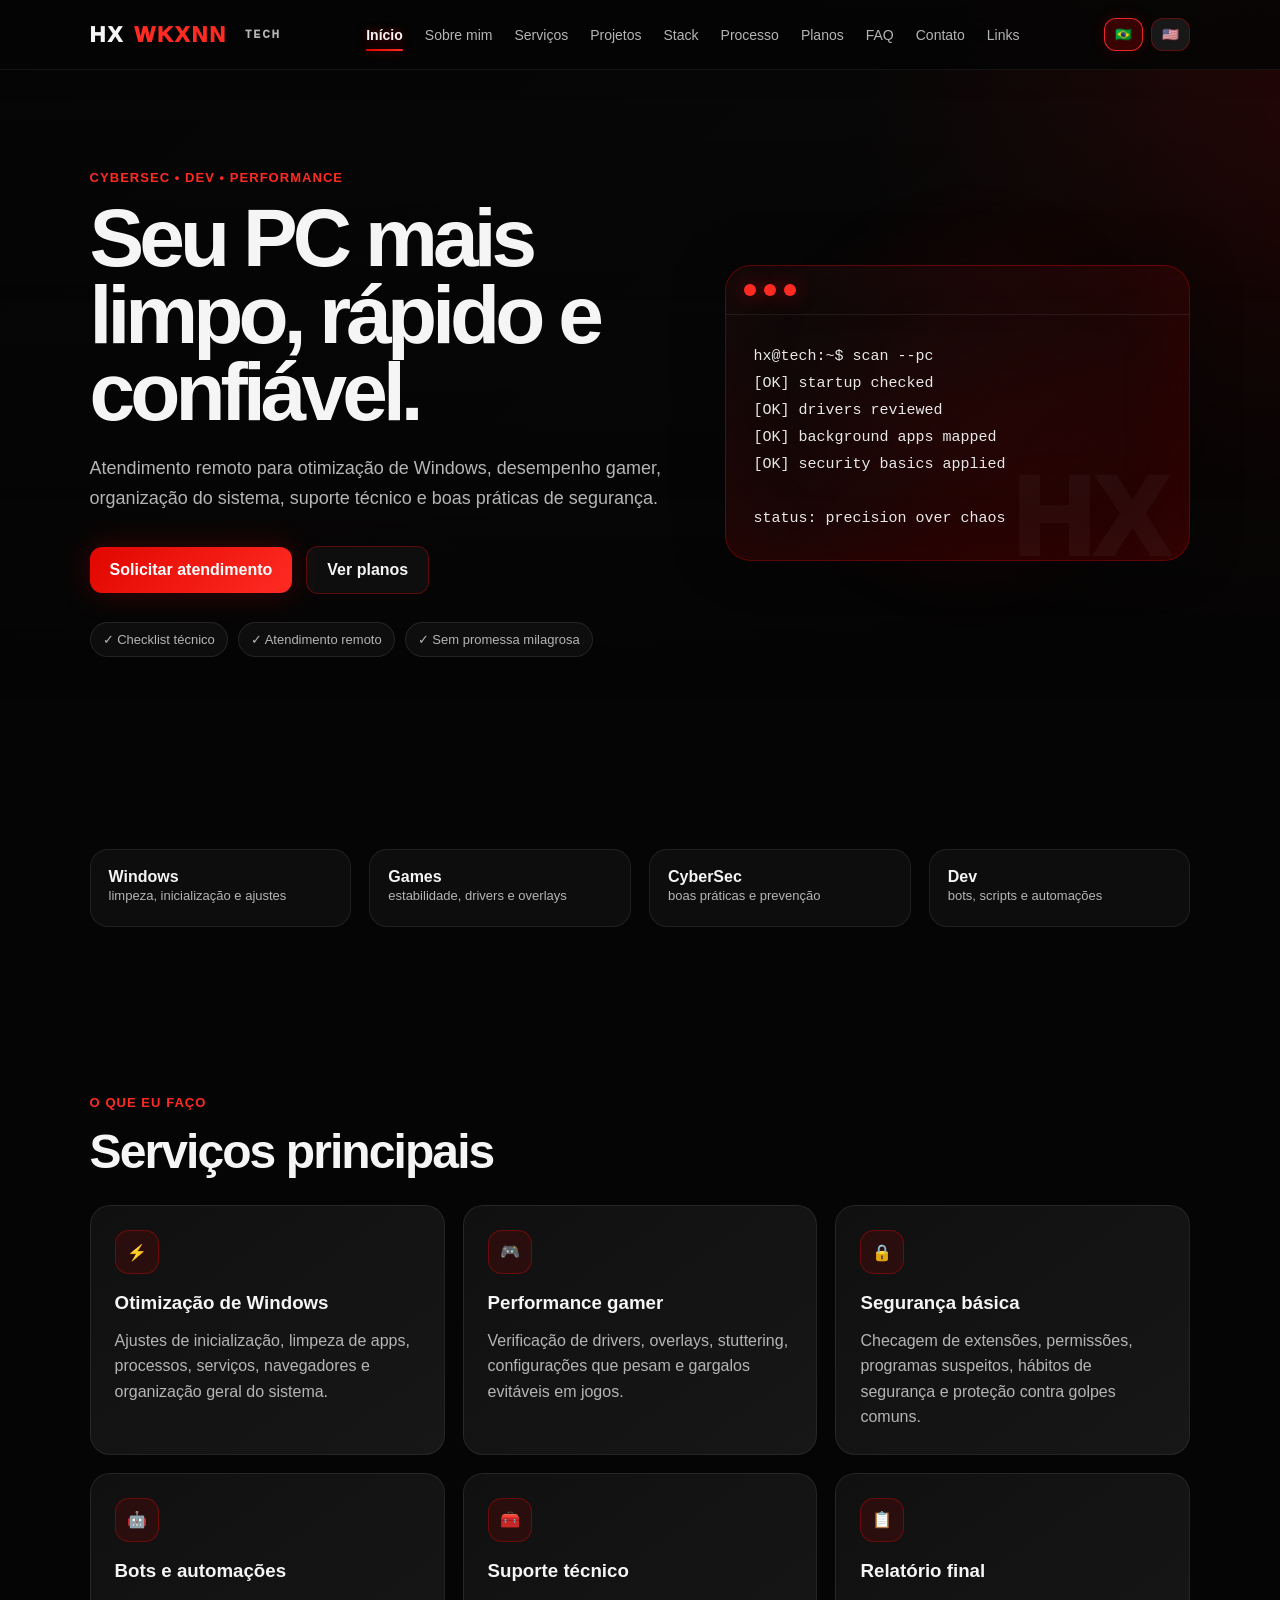
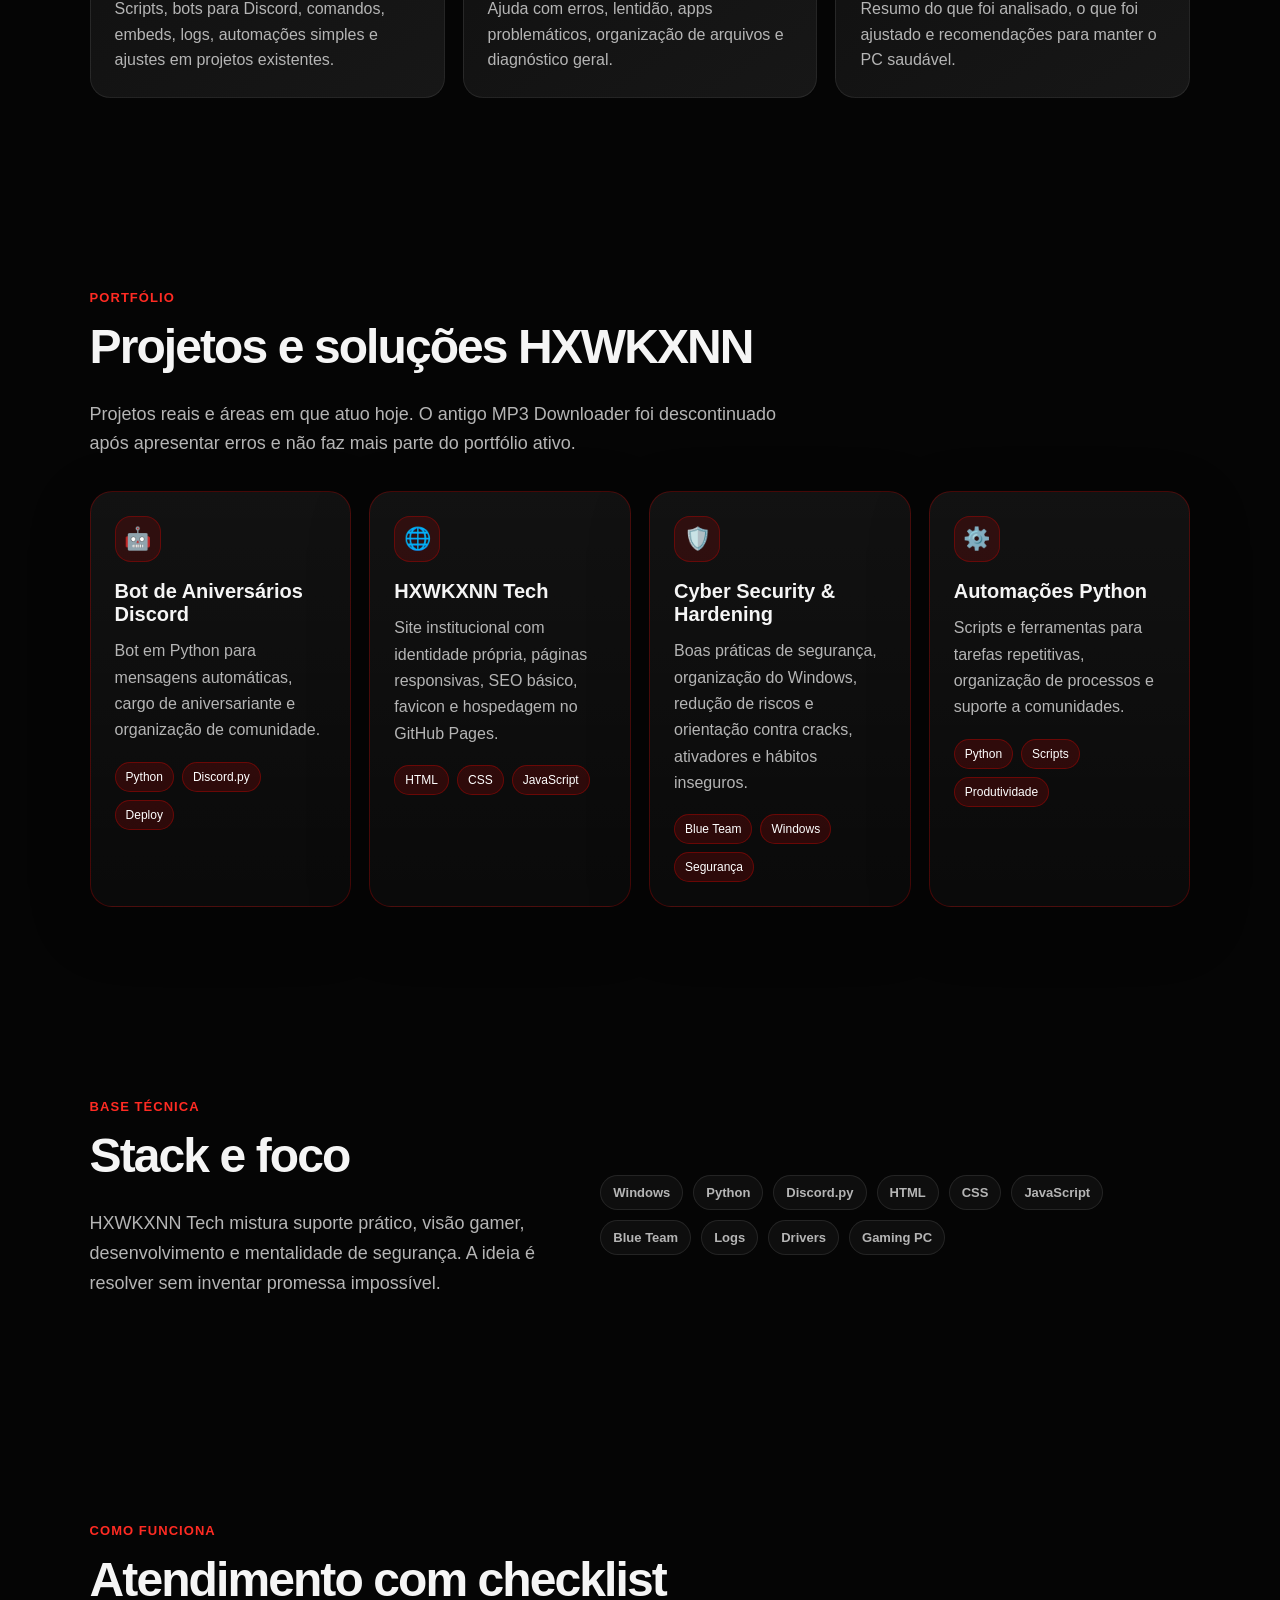
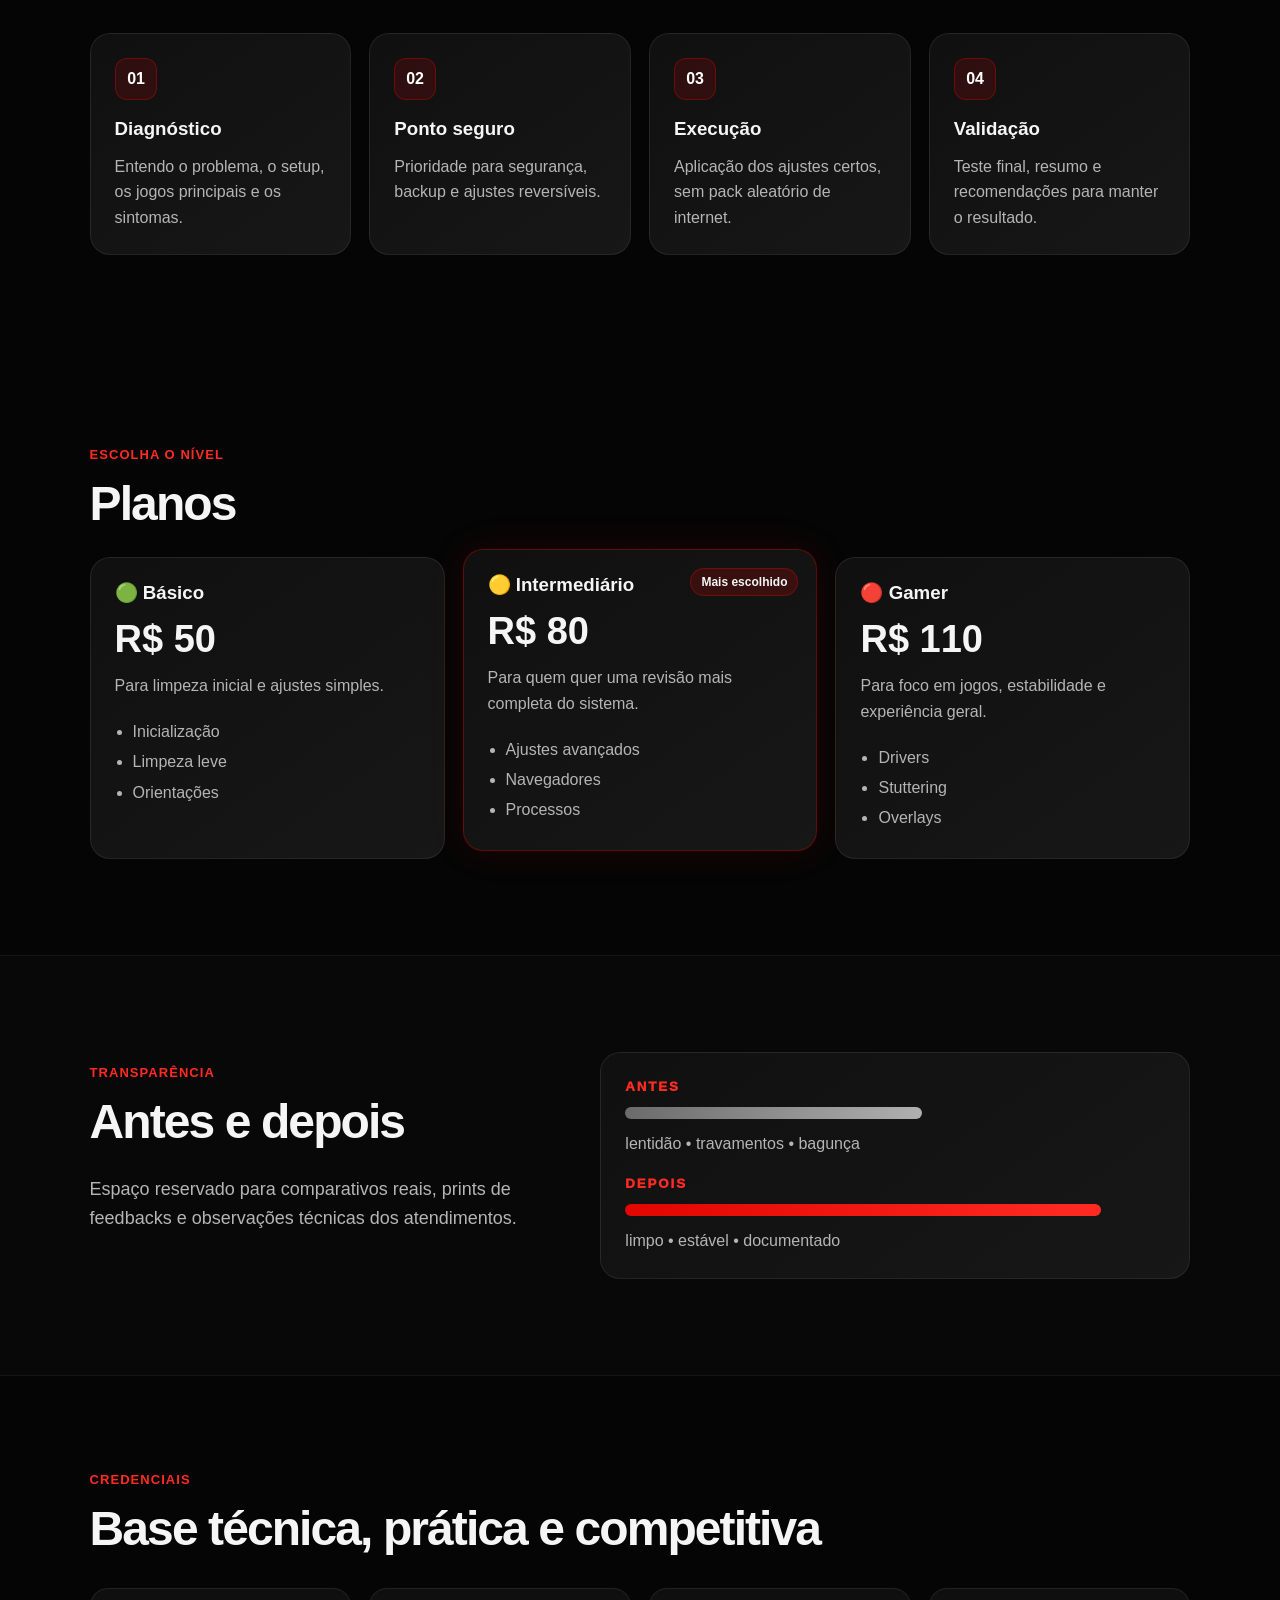
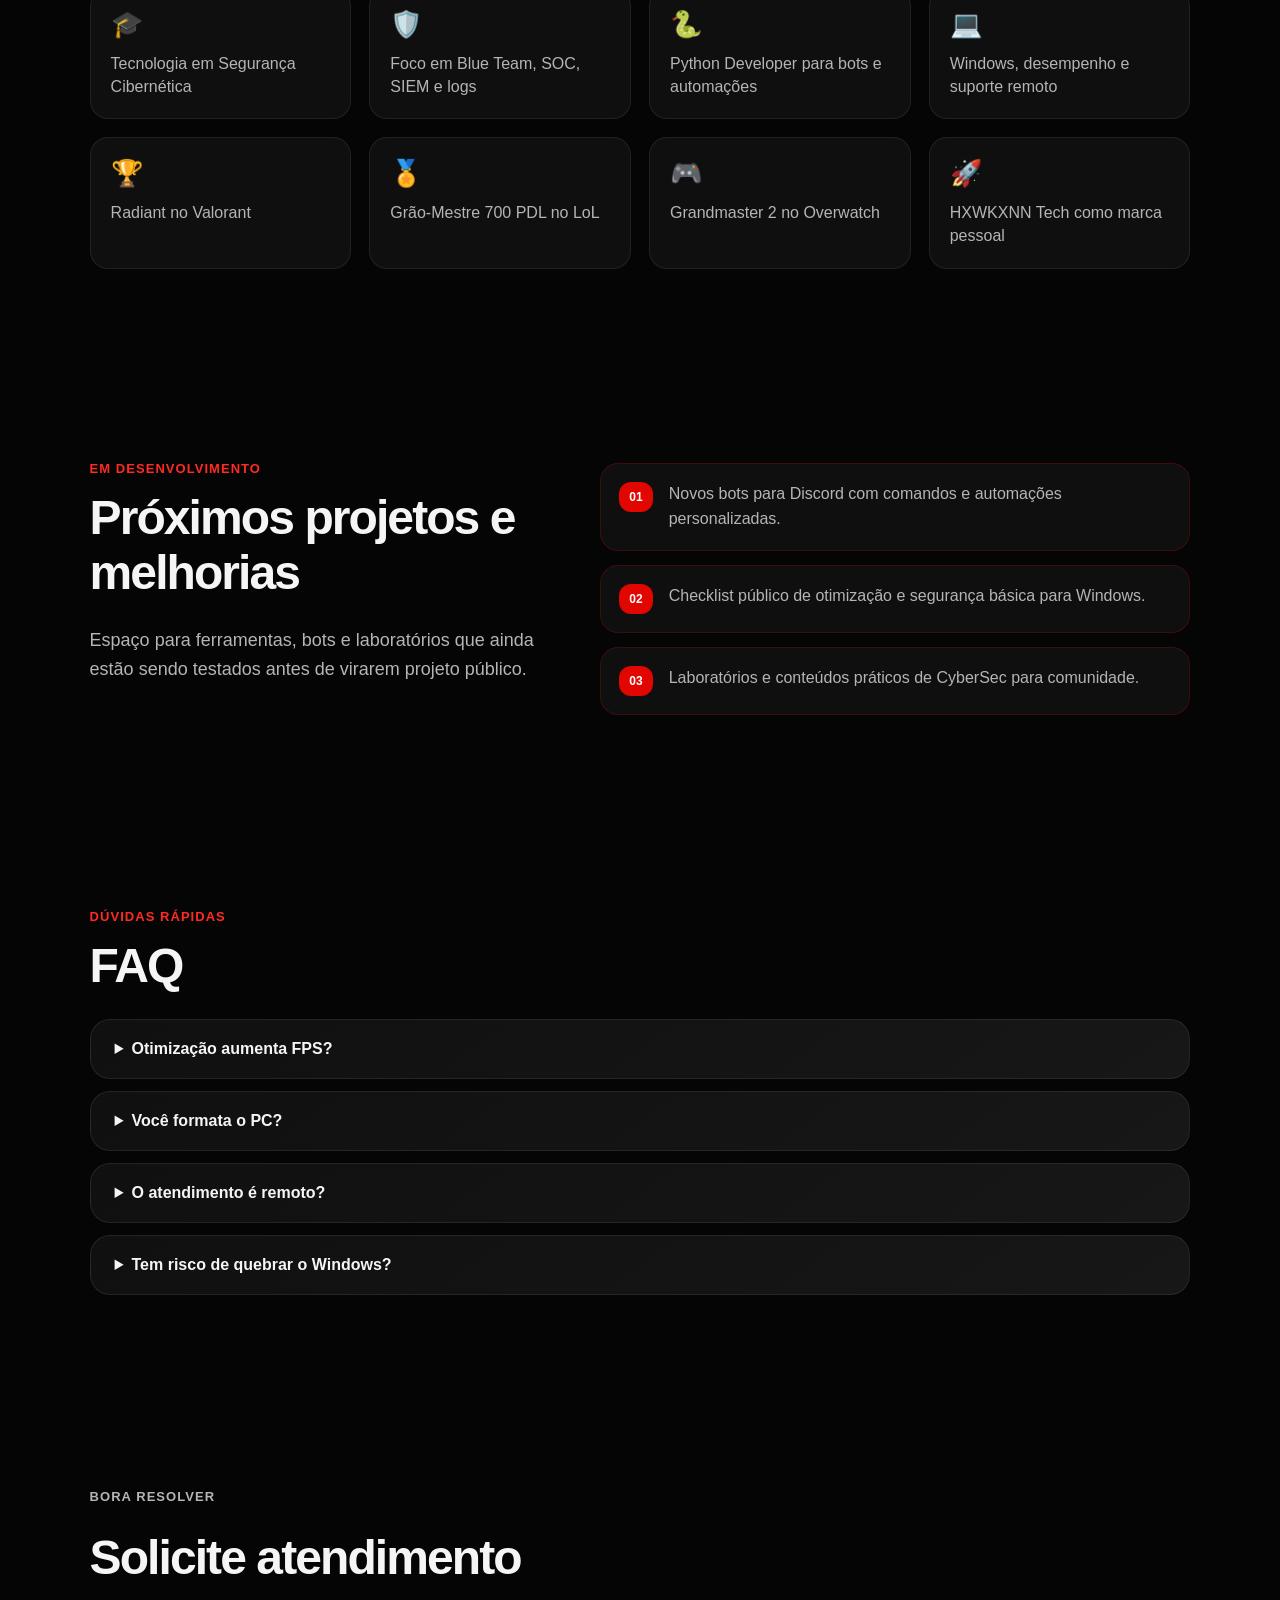
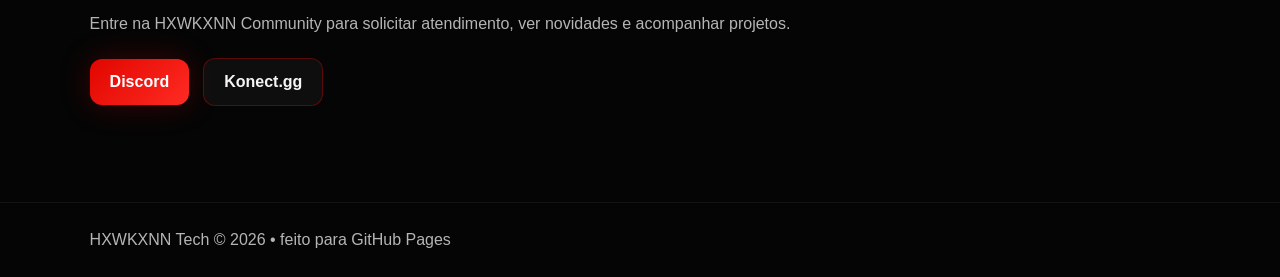
==== home.html @ 0a072802 "Add files via upload" ====
<!DOCTYPE html>
<html lang="pt-BR">
<head>
<link rel="icon" type="image/x-icon" href="favicon_hx.ico">
<link rel="shortcut icon" href="favicon_hx.ico">
<link rel="apple-touch-icon" href="favicon_hx.png">
  <meta charset="UTF-8" />
  <meta name="viewport" content="width=device-width, initial-scale=1.0" />
  <meta name="description" content="HXWKXNN Tech — otimização de Windows, desempenho gamer, suporte técnico, automações e segurança básica para PCs." />
  <meta name="theme-color" content="#E10600" />
  <meta property="og:title" content="HXWKXNN Tech" />
  <meta property="og:description" content="Performance, suporte técnico e segurança básica com atendimento remoto." />
  <meta property="og:type" content="website" />
  <title>HXWKXNN Tech</title>
  <link rel="stylesheet" href="style.css?v=7.7" />
</head>
<body>
  <header class="header">
    <a class="logo" href="index.html#top" aria-label="HXWKXNN Tech">HX<span>WKXNN</span><small>TECH</small></a>
    <button class="menu-btn" type="button" aria-label="Abrir menu" onclick="toggleMenu()">☰</button>
    <nav id="main-nav" aria-label="Navegação principal">
      <a href="#top" class="active" data-pt="Início" data-en="Home">Início</a>
      <a href="sobre.html" data-pt="Sobre mim" data-en="About me">Sobre mim</a>
      <a href="#services" data-pt="Serviços" data-en="Services">Serviços</a>
      <a href="#projects" data-pt="Projetos" data-en="Projects">Projetos</a>
      <a href="#stack" data-pt="Stack" data-en="Stack">Stack</a>
      <a href="#process" data-pt="Processo" data-en="Process">Processo</a>
      <a href="#plans" data-pt="Planos" data-en="Plans">Planos</a>
      <a href="#faq" data-pt="FAQ" data-en="FAQ">FAQ</a>
      <a href="#contact" data-pt="Contato" data-en="Contact">Contato</a>
    <a href="index.html" data-pt="Links" data-en="Links">Links</a></nav>
    <div class="lang-switch" aria-label="Selecionar idioma">
      <button type="button" onclick="setLanguage('pt')" aria-label="Português Brasil">🇧🇷</button>
      <button type="button" onclick="setLanguage('en')" aria-label="English">🇺🇸</button>
    </div>
  </header>

  <main id="top">
    <section class="hero reveal">
      <div class="hero-content">
        <p class="tag" data-pt="CyberSec • Dev • Performance" data-en="CyberSec • Dev • Performance">CyberSec • Dev • Performance</p>
        <h1 data-pt="Seu PC mais limpo, rápido e confiável." data-en="Your PC cleaner, faster and more reliable.">Seu PC mais limpo, rápido e confiável.</h1>
        <p class="subtitle" data-pt="Atendimento remoto para otimização de Windows, desempenho gamer, organização do sistema, suporte técnico e boas práticas de segurança." data-en="Remote service for Windows optimization, gaming performance, system organization, technical support and security best practices.">Atendimento remoto para otimização de Windows, desempenho gamer, organização do sistema, suporte técnico e boas práticas de segurança.</p>
        <div class="hero-buttons">
          <a class="btn primary" href="https://discord.gg/64NehtJ9Jx" target="_blank" rel="noopener" data-pt="Solicitar atendimento" data-en="Request service">Solicitar atendimento</a>
          <a class="btn secondary" href="#plans" data-pt="Ver planos" data-en="View plans">Ver planos</a>
        </div>
        <div class="trust-row" aria-label="Destaques">
          <span data-pt="✓ Checklist técnico" data-en="✓ Technical checklist">✓ Checklist técnico</span>
          <span data-pt="✓ Atendimento remoto" data-en="✓ Remote service">✓ Atendimento remoto</span>
          <span data-pt="✓ Sem promessa milagrosa" data-en="✓ No miracle promises">✓ Sem promessa milagrosa</span>
        </div>
      </div>
      <div class="terminal-card" aria-label="Terminal visual HXWKXNN Tech">
        <div class="terminal-top"><span></span><span></span><span></span></div>
        <pre><code>hx@tech:~$ scan --pc
[OK] startup checked
[OK] drivers reviewed
[OK] background apps mapped
[OK] security basics applied

status: precision over chaos</code></pre>
      </div>
    </section>

    <section class="section reveal compact-section">
      <div class="metrics">
        <div><strong>Windows</strong><span data-pt="limpeza, inicialização e ajustes" data-en="cleanup, startup and tweaks">limpeza, inicialização e ajustes</span></div>
        <div><strong>Games</strong><span data-pt="estabilidade, drivers e overlays" data-en="stability, drivers and overlays">estabilidade, drivers e overlays</span></div>
        <div><strong>CyberSec</strong><span data-pt="boas práticas e prevenção" data-en="best practices and prevention">boas práticas e prevenção</span></div>
        <div><strong>Dev</strong><span data-pt="bots, scripts e automações" data-en="bots, scripts and automations">bots, scripts e automações</span></div>
      </div>
    </section>

    <section id="services" class="section reveal">
      <p class="eyebrow" data-pt="O que eu faço" data-en="What I do">O que eu faço</p>
      <h2 data-pt="Serviços principais" data-en="Main services">Serviços principais</h2>
      <div class="grid">
        <article class="card"><span class="icon">⚡</span><h3 data-pt="Otimização de Windows" data-en="Windows Optimization">Otimização de Windows</h3><p data-pt="Ajustes de inicialização, limpeza de apps, processos, serviços, navegadores e organização geral do sistema." data-en="Startup tweaks, app cleanup, processes, services, browsers and general system organization.">Ajustes de inicialização, limpeza de apps, processos, serviços, navegadores e organização geral do sistema.</p></article>
        <article class="card"><span class="icon">🎮</span><h3 data-pt="Performance gamer" data-en="Gaming performance">Performance gamer</h3><p data-pt="Verificação de drivers, overlays, stuttering, configurações que pesam e gargalos evitáveis em jogos." data-en="Driver checks, overlays, stuttering, heavy settings and avoidable gaming bottlenecks.">Verificação de drivers, overlays, stuttering, configurações que pesam e gargalos evitáveis em jogos.</p></article>
        <article class="card"><span class="icon">🔒</span><h3 data-pt="Segurança básica" data-en="Basic security">Segurança básica</h3><p data-pt="Checagem de extensões, permissões, programas suspeitos, hábitos de segurança e proteção contra golpes comuns." data-en="Checking extensions, permissions, suspicious programs, security habits and protection against common scams.">Checagem de extensões, permissões, programas suspeitos, hábitos de segurança e proteção contra golpes comuns.</p></article>
        <article class="card"><span class="icon">🤖</span><h3 data-pt="Bots e automações" data-en="Bots and automations">Bots e automações</h3><p data-pt="Scripts, bots para Discord, comandos, embeds, logs, automações simples e ajustes em projetos existentes." data-en="Scripts, Discord bots, commands, embeds, logs, simple automations and tweaks to existing projects.">Scripts, bots para Discord, comandos, embeds, logs, automações simples e ajustes em projetos existentes.</p></article>
        <article class="card"><span class="icon">🧰</span><h3 data-pt="Suporte técnico" data-en="Technical support">Suporte técnico</h3><p data-pt="Ajuda com erros, lentidão, apps problemáticos, organização de arquivos e diagnóstico geral." data-en="Help with errors, slowness, problematic apps, file organization and general diagnosis.">Ajuda com erros, lentidão, apps problemáticos, organização de arquivos e diagnóstico geral.</p></article>
        <article class="card"><span class="icon">📋</span><h3 data-pt="Relatório final" data-en="Final report">Relatório final</h3><p data-pt="Resumo do que foi analisado, o que foi ajustado e recomendações para manter o PC saudável." data-en="Summary of what was analyzed, what was adjusted and recommendations to keep the PC healthy.">Resumo do que foi analisado, o que foi ajustado e recomendações para manter o PC saudável.</p></article>
      </div>
    </section>

    <section id="projects" class="section reveal">
      <p class="eyebrow" data-pt="Portfólio" data-en="Portfolio">Portfólio</p>
      <h2 data-pt="Projetos e soluções HXWKXNN" data-en="HXWKXNN projects and solutions">Projetos e soluções HXWKXNN</h2>
      <p class="section-text" data-pt="Projetos reais e áreas em que atuo hoje. O antigo MP3 Downloader foi descontinuado após apresentar erros e não faz mais parte do portfólio ativo." data-en="Real projects and current work areas. The old MP3 Downloader was discontinued after issues appeared and is no longer part of the active portfolio.">Projetos reais e áreas em que atuo hoje. O antigo MP3 Downloader foi descontinuado após apresentar erros e não faz mais parte do portfólio ativo.</p>

      <div class="project-grid">
        <article class="project-card">
          <span class="icon">🤖</span>
          <h3 data-pt="Bot de Aniversários Discord" data-en="Discord Birthday Bot">Bot de Aniversários Discord</h3>
          <p data-pt="Bot em Python para mensagens automáticas, cargo de aniversariante e organização de comunidade." data-en="Python bot for automatic messages, birthday roles and community organization.">Bot em Python para mensagens automáticas, cargo de aniversariante e organização de comunidade.</p>
          <div class="chip-row"><span>Python</span><span>Discord.py</span><span>Deploy</span></div>
        </article>

        <article class="project-card">
          <span class="icon">🌐</span>
          <h3 data-pt="HXWKXNN Tech" data-en="HXWKXNN Tech">HXWKXNN Tech</h3>
          <p data-pt="Site institucional com identidade própria, páginas responsivas, SEO básico, favicon e hospedagem no GitHub Pages." data-en="Institutional website with its own identity, responsive pages, basic SEO, favicon and GitHub Pages hosting.">Site institucional com identidade própria, páginas responsivas, SEO básico, favicon e hospedagem no GitHub Pages.</p>
          <div class="chip-row"><span>HTML</span><span>CSS</span><span>JavaScript</span></div>
        </article>

        <article class="project-card">
          <span class="icon">🛡️</span>
          <h3 data-pt="Cyber Security & Hardening" data-en="Cyber Security & Hardening">Cyber Security & Hardening</h3>
          <p data-pt="Boas práticas de segurança, organização do Windows, redução de riscos e orientação contra cracks, ativadores e hábitos inseguros." data-en="Security best practices, Windows organization, risk reduction and guidance against cracks, activators and unsafe habits.">Boas práticas de segurança, organização do Windows, redução de riscos e orientação contra cracks, ativadores e hábitos inseguros.</p>
          <div class="chip-row"><span>Blue Team</span><span>Windows</span><span>Segurança</span></div>
        </article>

        <article class="project-card">
          <span class="icon">⚙️</span>
          <h3 data-pt="Automações Python" data-en="Python Automations">Automações Python</h3>
          <p data-pt="Scripts e ferramentas para tarefas repetitivas, organização de processos e suporte a comunidades." data-en="Scripts and tools for repetitive tasks, process organization and community support.">Scripts e ferramentas para tarefas repetitivas, organização de processos e suporte a comunidades.</p>
          <div class="chip-row"><span>Python</span><span>Scripts</span><span>Produtividade</span></div>
        </article>
      </div>
    </section>

    <section id="stack" class="section reveal split">
      <div>
        <p class="eyebrow" data-pt="Base técnica" data-en="Technical base">Base técnica</p>
        <h2 data-pt="Stack e foco" data-en="Stack and focus">Stack e foco</h2>
        <p class="section-text" data-pt="HXWKXNN Tech mistura suporte prático, visão gamer, desenvolvimento e mentalidade de segurança. A ideia é resolver sem inventar promessa impossível." data-en="HXWKXNN Tech blends practical support, gaming perspective, development and a security mindset. The goal is to solve problems without impossible promises.">HXWKXNN Tech mistura suporte prático, visão gamer, desenvolvimento e mentalidade de segurança. A ideia é resolver sem inventar promessa impossível.</p>
      </div>
      <div class="chips">
        <span>Windows</span><span>Python</span><span>Discord.py</span><span>HTML</span><span>CSS</span><span>JavaScript</span><span>Blue Team</span><span>Logs</span><span>Drivers</span><span>Gaming PC</span>
      </div>
    </section>

    <section id="process" class="section reveal">
      <p class="eyebrow" data-pt="Como funciona" data-en="How it works">Como funciona</p>
      <h2 data-pt="Atendimento com checklist" data-en="Service with checklist">Atendimento com checklist</h2>
      <div class="timeline">
        <div class="step"><span>01</span><h3 data-pt="Diagnóstico" data-en="Diagnosis">Diagnóstico</h3><p data-pt="Entendo o problema, o setup, os jogos principais e os sintomas." data-en="I understand the issue, setup, main games and symptoms.">Entendo o problema, o setup, os jogos principais e os sintomas.</p></div>
        <div class="step"><span>02</span><h3 data-pt="Ponto seguro" data-en="Safe point">Ponto seguro</h3><p data-pt="Prioridade para segurança, backup e ajustes reversíveis." data-en="Priority on safety, backup and reversible tweaks.">Prioridade para segurança, backup e ajustes reversíveis.</p></div>
        <div class="step"><span>03</span><h3 data-pt="Execução" data-en="Execution">Execução</h3><p data-pt="Aplicação dos ajustes certos, sem pack aleatório de internet." data-en="Applying the right tweaks, no random internet tweak packs.">Aplicação dos ajustes certos, sem pack aleatório de internet.</p></div>
        <div class="step"><span>04</span><h3 data-pt="Validação" data-en="Validation">Validação</h3><p data-pt="Teste final, resumo e recomendações para manter o resultado." data-en="Final test, summary and recommendations to keep the result.">Teste final, resumo e recomendações para manter o resultado.</p></div>
      </div>
    </section>

    <section id="plans" class="section reveal">
      <p class="eyebrow" data-pt="Escolha o nível" data-en="Choose the level">Escolha o nível</p>
      <h2 data-pt="Planos" data-en="Plans">Planos</h2>
      <div class="plans">
        <article class="plan"><h3>🟢 <span data-pt="Básico" data-en="Basic">Básico</span></h3><strong>R$ 50</strong><p data-pt="Para limpeza inicial e ajustes simples." data-en="For initial cleanup and simple tweaks.">Para limpeza inicial e ajustes simples.</p><ul><li data-pt="Inicialização" data-en="Startup">Inicialização</li><li data-pt="Limpeza leve" data-en="Light cleanup">Limpeza leve</li><li data-pt="Orientações" data-en="Guidance">Orientações</li></ul></article>
        <article class="plan featured"><div class="badge" data-pt="Mais escolhido" data-en="Most picked">Mais escolhido</div><h3>🟡 <span data-pt="Intermediário" data-en="Intermediate">Intermediário</span></h3><strong>R$ 80</strong><p data-pt="Para quem quer uma revisão mais completa do sistema." data-en="For those who want a more complete system review.">Para quem quer uma revisão mais completa do sistema.</p><ul><li data-pt="Ajustes avançados" data-en="Advanced tweaks">Ajustes avançados</li><li data-pt="Navegadores" data-en="Browsers">Navegadores</li><li data-pt="Processos" data-en="Processes">Processos</li></ul></article>
        <article class="plan"><h3>🔴 <span data-pt="Gamer" data-en="Gamer">Gamer</span></h3><strong>R$ 110</strong><p data-pt="Para foco em jogos, estabilidade e experiência geral." data-en="Focused on games, stability and overall experience.">Para foco em jogos, estabilidade e experiência geral.</p><ul><li data-pt="Drivers" data-en="Drivers">Drivers</li><li data-pt="Stuttering" data-en="Stuttering">Stuttering</li><li data-pt="Overlays" data-en="Overlays">Overlays</li></ul></article>
      </div>
    </section>

    <section id="proof" class="section reveal split proof">
      <div>
        <p class="eyebrow" data-pt="Transparência" data-en="Transparency">Transparência</p>
        <h2 data-pt="Antes e depois" data-en="Before and after">Antes e depois</h2>
        <p class="section-text" data-pt="Espaço reservado para comparativos reais, prints de feedbacks e observações técnicas dos atendimentos." data-en="Reserved space for real comparisons, feedback screenshots and technical notes from services.">Espaço reservado para comparativos reais, prints de feedbacks e observações técnicas dos atendimentos.</p>
      </div>
      <div class="before-after">
        <div><small data-pt="ANTES" data-en="BEFORE">ANTES</small><div class="bar bad"></div><span data-pt="lentidão • travamentos • bagunça" data-en="slowness • stutters • clutter">lentidão • travamentos • bagunça</span></div>
        <div><small data-pt="DEPOIS" data-en="AFTER">DEPOIS</small><div class="bar good"></div><span data-pt="limpo • estável • documentado" data-en="clean • stable • documented">limpo • estável • documentado</span></div>
      </div>
    </section>


    <section id="credentials" class="section reveal">
      <p class="eyebrow" data-pt="Credenciais" data-en="Credentials">Credenciais</p>
      <h2 data-pt="Base técnica, prática e competitiva" data-en="Technical, practical and competitive background">Base técnica, prática e competitiva</h2>
      <div class="credential-grid">
        <div><strong>🎓</strong><span data-pt="Tecnologia em Segurança Cibernética" data-en="Cybersecurity degree path">Tecnologia em Segurança Cibernética</span></div>
        <div><strong>🛡️</strong><span data-pt="Foco em Blue Team, SOC, SIEM e logs" data-en="Focus on Blue Team, SOC, SIEM and logs">Foco em Blue Team, SOC, SIEM e logs</span></div>
        <div><strong>🐍</strong><span data-pt="Python Developer para bots e automações" data-en="Python Developer for bots and automations">Python Developer para bots e automações</span></div>
        <div><strong>💻</strong><span data-pt="Windows, desempenho e suporte remoto" data-en="Windows, performance and remote support">Windows, desempenho e suporte remoto</span></div>
        <div><strong>🏆</strong><span data-pt="Radiant no Valorant" data-en="Radiant in Valorant">Radiant no Valorant</span></div>
        <div><strong>🏅</strong><span data-pt="Grão-Mestre 700 PDL no LoL" data-en="Grandmaster 700 LP in LoL">Grão-Mestre 700 PDL no LoL</span></div>
        <div><strong>🎮</strong><span data-pt="Grandmaster 2 no Overwatch" data-en="Grandmaster 2 in Overwatch">Grandmaster 2 no Overwatch</span></div>
        <div><strong>🚀</strong><span data-pt="HXWKXNN Tech como marca pessoal" data-en="HXWKXNN Tech as a personal brand">HXWKXNN Tech como marca pessoal</span></div>
      </div>
    </section>

    <section id="roadmap" class="section reveal split">
      <div>
        <p class="eyebrow" data-pt="Em desenvolvimento" data-en="In development">Em desenvolvimento</p>
        <h2 data-pt="Próximos projetos e melhorias" data-en="Next projects and improvements">Próximos projetos e melhorias</h2>
        <p class="section-text" data-pt="Espaço para ferramentas, bots e laboratórios que ainda estão sendo testados antes de virarem projeto público." data-en="A space for tools, bots and labs that are still being tested before becoming public projects.">Espaço para ferramentas, bots e laboratórios que ainda estão sendo testados antes de virarem projeto público.</p>
      </div>
      <div class="roadmap-list">
        <div><span>01</span><p data-pt="Novos bots para Discord com comandos e automações personalizadas." data-en="New Discord bots with custom commands and automations.">Novos bots para Discord com comandos e automações personalizadas.</p></div>
        <div><span>02</span><p data-pt="Checklist público de otimização e segurança básica para Windows." data-en="Public checklist for Windows optimization and basic security.">Checklist público de otimização e segurança básica para Windows.</p></div>
        <div><span>03</span><p data-pt="Laboratórios e conteúdos práticos de CyberSec para comunidade." data-en="CyberSec labs and practical content for the community.">Laboratórios e conteúdos práticos de CyberSec para comunidade.</p></div>
      </div>
    </section>

    <section id="faq" class="section reveal">
      <p class="eyebrow" data-pt="Dúvidas rápidas" data-en="Quick questions">Dúvidas rápidas</p>
      <h2>FAQ</h2>
      <div class="faq-list">
        <details><summary data-pt="Otimização aumenta FPS?" data-en="Does optimization increase FPS?">Otimização aumenta FPS?</summary><p data-pt="Depende do PC e do problema. O foco principal é estabilidade, limpeza e redução de gargalos evitáveis." data-en="It depends on the PC and the issue. The main focus is stability, cleanup and reducing avoidable bottlenecks.">Depende do PC e do problema. O foco principal é estabilidade, limpeza e redução de gargalos evitáveis.</p></details>
        <details><summary data-pt="Você formata o PC?" data-en="Do you format the PC?">Você formata o PC?</summary><p data-pt="A proposta inicial é otimizar sem formatar. Formatação só faz sentido em casos específicos." data-en="The initial goal is to optimize without formatting. Formatting only makes sense in specific cases.">A proposta inicial é otimizar sem formatar. Formatação só faz sentido em casos específicos.</p></details>
        <details><summary data-pt="O atendimento é remoto?" data-en="Is the service remote?">O atendimento é remoto?</summary><p data-pt="Sim, a ideia é atendimento remoto com orientação pelo Discord." data-en="Yes, the idea is remote service with guidance through Discord.">Sim, a ideia é atendimento remoto com orientação pelo Discord.</p></details>
        <details><summary data-pt="Tem risco de quebrar o Windows?" data-en="Can it break Windows?">Tem risco de quebrar o Windows?</summary><p data-pt="Todo ajuste técnico precisa de cuidado. Por isso o processo prioriza diagnóstico, ponto seguro e mudanças reversíveis." data-en="Every technical tweak needs care. That is why the process prioritizes diagnosis, safe points and reversible changes.">Todo ajuste técnico precisa de cuidado. Por isso o processo prioriza diagnóstico, ponto seguro e mudanças reversíveis.</p></details>
      </div>
    </section>

    <section id="contact" class="section contact reveal">
      <p class="eyebrow" data-pt="Bora resolver" data-en="Let's fix it">Bora resolver</p>
      <h2 data-pt="Solicite atendimento" data-en="Request service">Solicite atendimento</h2>
      <p data-pt="Entre na HXWKXNN Community para solicitar atendimento, ver novidades e acompanhar projetos." data-en="Join HXWKXNN Community to request service, see updates and follow projects.">Entre na HXWKXNN Community para solicitar atendimento, ver novidades e acompanhar projetos.</p>
      <div class="hero-buttons">
        <a class="btn primary" href="https://discord.gg/64NehtJ9Jx" target="_blank" rel="noopener">Discord</a>
        <a class="btn secondary" href="https://konect.gg/hxwkxnn" target="_blank" rel="noopener">Konect.gg</a>
      </div>
    </section>
  </main>

  <footer>
    <p>HXWKXNN Tech © 2026 • <span data-pt="feito para GitHub Pages" data-en="built for GitHub Pages">feito para GitHub Pages</span></p>
  </footer>

  <script src="script.js?v=7.7"></script>
</body>
</html>
---- style.css ----
*{margin:0;padding:0;box-sizing:border-box}:root{--bg:#050505;--panel:#101010;--panel2:#171717;--red:#E10600;--red2:#ff2b23;--text:#f5f5f5;--muted:#b5b5b5;--border:rgba(225,6,0,.36);--soft:rgba(255,255,255,.08);--green:#4ade80}html{scroll-behavior:smooth;scroll-padding-top:92px}body{font-family:Inter,Arial,Helvetica,sans-serif;background:radial-gradient(circle at 78% 0,rgba(225,6,0,.28),transparent 30%),radial-gradient(circle at 8% 45%,rgba(225,6,0,.10),transparent 28%),linear-gradient(135deg,#050505,#0a0a0a 52%,#150000);color:var(--text);min-height:100vh;overflow-x:hidden}body:before{content:"";position:fixed;inset:0;pointer-events:none;background:linear-gradient(rgba(255,255,255,.025) 1px,transparent 1px),linear-gradient(90deg,rgba(255,255,255,.025) 1px,transparent 1px);background-size:54px 54px;mask-image:linear-gradient(to bottom,rgba(0,0,0,.7),transparent 78%)}a{color:inherit}.lang-switch button,.menu-btn{background:#181818;border:1px solid var(--border);color:var(--text);padding:12px 16px;border-radius:12px;cursor:pointer;transition:.2s}.lang-switch button:hover,.menu-btn:hover{background:var(--red);transform:translateY(-1px)}.header{position:sticky;top:0;z-index:100;backdrop-filter:blur(16px);background:rgba(5,5,5,.78);border-bottom:1px solid rgba(255,255,255,.06);display:flex;justify-content:space-between;align-items:center;padding:18px 7%}.logo{font-weight:950;letter-spacing:2px;font-size:22px;text-decoration:none;display:flex;align-items:center;gap:10px}.brand-mark{width:38px;height:38px;border-radius:50%;object-fit:cover;box-shadow:0 0 18px rgba(225,6,0,.35)}.brand-text{display:inline-flex;align-items:baseline}.logo span{color:var(--red2)}.logo small{margin-left:8px;color:var(--muted);font-size:10px;letter-spacing:.22em}nav{display:flex;gap:22px}nav a{color:var(--muted);text-decoration:none;font-size:14px;transition:.2s}nav a:hover{color:var(--text)}nav a.active{color:var(--text);font-weight:900;text-shadow:0 0 8px rgba(225,6,0,.55);position:relative}nav a.active:after{content:"";position:absolute;left:0;right:0;bottom:-8px;height:2px;border-radius:999px;background:linear-gradient(90deg,var(--red),var(--red2));box-shadow:0 0 10px rgba(225,6,0,.6)}.lang-switch{display:flex;gap:8px}.lang-switch button{padding:8px 10px}.menu-btn{display:none;padding:8px 11px}.hero{min-height:82vh;display:grid;grid-template-columns:1.12fr .88fr;align-items:center;gap:42px;padding:70px 7%}.tag,.eyebrow{color:var(--red2);font-weight:900;letter-spacing:.08em;text-transform:uppercase;font-size:13px;margin-bottom:14px}.hero h1{font-size:clamp(44px,7vw,82px);line-height:.94;max-width:940px;letter-spacing:-.06em}.subtitle,.section-text{color:var(--muted);font-size:18px;max-width:720px;margin:24px 0 32px;line-height:1.65}.hero-buttons{display:flex;gap:14px;flex-wrap:wrap;align-items:center}.btn{padding:14px 20px;border-radius:12px;text-decoration:none;font-weight:900;display:inline-block;transition:.2s}.btn.primary{background:linear-gradient(135deg,var(--red),var(--red2));color:#fff;box-shadow:0 0 30px rgba(225,6,0,.25)}.btn.primary:hover,.btn.secondary:hover{transform:translateY(-2px)}.btn.secondary{border:1px solid var(--border);color:var(--text);background:rgba(255,255,255,.04)}.trust-row{display:flex;gap:10px;flex-wrap:wrap;margin-top:28px}.trust-row span,.chips span{border:1px solid rgba(255,255,255,.09);background:rgba(255,255,255,.04);border-radius:999px;padding:9px 12px;color:var(--muted);font-size:13px}.terminal-card{position:relative;border:1px solid var(--border);border-radius:26px;background:linear-gradient(145deg,rgba(10,10,10,.96),rgba(70,0,0,.55));box-shadow:inset 0 0 80px rgba(225,6,0,.08),0 0 50px rgba(0,0,0,.35);overflow:hidden}.terminal-card:after{content:"HX";position:absolute;right:22px;bottom:-22px;font-size:112px;font-weight:950;color:rgba(255,255,255,.035)}.terminal-top{display:flex;gap:8px;padding:18px;border-bottom:1px solid rgba(255,255,255,.08)}.terminal-top span{width:12px;height:12px;border-radius:50%;background:var(--red2);box-shadow:0 0 18px rgba(225,6,0,.5)}pre{padding:28px;white-space:pre-wrap;color:#e8e8e8;line-height:1.8;font-size:15px}.compact-section{padding-top:0}.metrics{display:grid;grid-template-columns:repeat(4,1fr);gap:14px}.metrics div{border:1px solid var(--soft);border-radius:18px;padding:18px;background:rgba(255,255,255,.035)}.metrics strong{display:block}.metrics span{color:var(--muted);font-size:13px;line-height:1.5}.section{padding:76px 7%}.section h2{font-size:clamp(32px,4vw,48px);margin-bottom:26px;letter-spacing:-.04em}.grid,.plans,.timeline{display:grid;grid-template-columns:repeat(3,1fr);gap:18px}.card,.plan,.step,.faq-list details,.before-after{background:linear-gradient(145deg,var(--panel),var(--panel2));border:1px solid rgba(255,255,255,.08);border-radius:20px;padding:24px;transition:.2s}.card:hover,.plan:hover,.step:hover{transform:translateY(-4px);border-color:var(--border)}.icon{display:inline-flex;width:44px;height:44px;border-radius:14px;background:rgba(225,6,0,.12);border:1px solid var(--border);align-items:center;justify-content:center;margin-bottom:18px}.card h3,.plan h3,.step h3{margin-bottom:14px}.card p,.plan p,.contact p,.step p,.faq-list p,.before-after span{color:var(--muted);line-height:1.6}.split{display:grid;grid-template-columns:.9fr 1.1fr;gap:28px;align-items:center}.chips{display:flex;flex-wrap:wrap;gap:10px}.chips span{font-weight:800}.timeline{grid-template-columns:repeat(4,1fr)}.step span{display:inline-flex;width:42px;height:42px;border-radius:12px;background:rgba(225,6,0,.14);border:1px solid var(--border);align-items:center;justify-content:center;margin-bottom:18px;color:#fff;font-weight:900}.plan{position:relative}.plan strong{display:block;font-size:38px;margin:12px 0}.plan ul{margin-top:18px;padding-left:18px;color:var(--muted);line-height:1.9}.featured{border-color:var(--border);box-shadow:0 0 36px rgba(225,6,0,.12);transform:translateY(-8px)}.featured:hover{transform:translateY(-12px)}.badge{position:absolute;right:18px;top:18px;background:rgba(225,6,0,.18);border:1px solid var(--border);border-radius:999px;padding:6px 10px;font-size:12px;font-weight:900}.proof{border-block:1px solid rgba(255,255,255,.05);background:rgba(255,255,255,.015)}.before-after{display:grid;gap:18px}.before-after small{color:var(--red2);font-weight:950;letter-spacing:.14em}.bar{height:12px;border-radius:999px;margin:12px 0}.bar.bad{width:55%;background:linear-gradient(90deg,#6b6b6b,#b0b0b0)}.bar.good{width:88%;background:linear-gradient(90deg,var(--red),var(--red2))}.faq-list{display:grid;gap:12px}.faq-list details{padding:0}.faq-list summary{cursor:pointer;padding:20px 24px;font-weight:900}.faq-list p{padding:0 24px 22px}.contact{display:flex;flex-direction:column;align-items:flex-start}.contact p{max-width:780px;margin-bottom:22px}footer{padding:28px 7%;border-top:1px solid rgba(255,255,255,.06);color:var(--muted)}.reveal{opacity:0;transform:translateY(18px);transition:opacity .6s ease,transform .6s ease}.reveal.visible{opacity:1;transform:translateY(0)}@keyframes pulse{50%{transform:scale(1.08);opacity:.7}}@media (max-width:980px){.timeline{grid-template-columns:repeat(2,1fr)}.hero,.split{grid-template-columns:1fr}.metrics{grid-template-columns:repeat(2,1fr)}}@media (max-width:760px){.header{flex-wrap:wrap;gap:12px;padding:14px 5%}.menu-btn{display:block}nav{display:none;order:4;width:100%;flex-direction:column;border-top:1px solid rgba(255,255,255,.08);padding-top:12px}nav.open{display:flex}.lang-switch{margin-left:auto}.hero,.section{padding-left:5%;padding-right:5%}.hero{padding-top:44px}.grid,.plans,.timeline,.metrics{grid-template-columns:1fr}.featured,.featured:hover{transform:none}.hero h1{font-size:44px}.subtitle,.section-text{font-size:16px}.terminal-card{min-height:220px}pre{font-size:13px;padding:22px}.terminal-card:after{font-size:82px}.trust-row span{width:100%}}
.about-hero{min-height:72vh}.profile-card{position:relative;border:1px solid var(--border);border-radius:28px;background:linear-gradient(145deg,rgba(12,12,12,.97),rgba(82,0,0,.55));padding:34px;box-shadow:0 0 55px rgba(225,6,0,.14);overflow:hidden}.profile-card:before{content:"";position:absolute;inset:-80px;background:radial-gradient(circle at 70% 12%,rgba(255,43,35,.28),transparent 40%);pointer-events:none}.profile-avatar{position:relative;width:110px;height:110px;border-radius:30px;background:linear-gradient(135deg,var(--red),#250000);border:1px solid rgba(255,255,255,.18);display:flex;align-items:center;justify-content:center;font-size:42px;font-weight:950;letter-spacing:-.08em;margin-bottom:24px;box-shadow:0 0 35px rgba(225,6,0,.28)}.profile-card h2,.profile-card p,.profile-tags{position:relative}.profile-card h2{font-size:34px;margin-bottom:8px}.profile-card p{color:var(--muted);margin-bottom:18px}.profile-tags{display:flex;gap:10px;flex-wrap:wrap}.profile-tags span{border:1px solid rgba(255,255,255,.09);background:rgba(255,255,255,.04);border-radius:999px;padding:9px 12px;color:var(--muted);font-size:13px;font-weight:800}.quote-card{border:1px solid var(--border);background:linear-gradient(145deg,var(--panel),rgba(50,0,0,.55));border-radius:24px;padding:30px}.quote-card span{display:block;color:var(--red2);font-size:76px;line-height:.8;font-weight:950}.quote-card p{font-size:34px;font-weight:950;letter-spacing:-.04em;margin-bottom:14px}.quote-card small{color:var(--muted);line-height:1.7}.about-strip{padding-top:30px}.mini-timeline{display:grid;gap:14px}.mini-timeline div{display:grid;grid-template-columns:52px 1fr;gap:14px;align-items:start;border:1px solid rgba(255,255,255,.08);background:rgba(255,255,255,.035);border-radius:18px;padding:18px}.mini-timeline span{width:40px;height:40px;border-radius:12px;background:rgba(225,6,0,.14);border:1px solid var(--border);display:flex;align-items:center;justify-content:center;font-weight:950}.mini-timeline p{color:var(--muted);line-height:1.6}@media (max-width:760px){.profile-card{padding:26px}.profile-avatar{width:90px;height:90px;font-size:34px}.quote-card p{font-size:28px}.mini-timeline div{grid-template-columns:1fr}}

.profile-logo{position:relative;width:145px;height:145px;border-radius:50%;object-fit:cover;margin-bottom:24px;border:1px solid rgba(255,255,255,.14);box-shadow:0 0 38px rgba(225,6,0,.35), inset 0 0 20px rgba(0,0,0,.5);filter:contrast(1.06) saturate(1.08)}.profile-logo:hover{transform:scale(1.04);transition:.25s}.achievement-grid .card{min-height:210px}@media (max-width:760px){.brand-mark{width:32px;height:32px}.brand-text small{display:none}.profile-logo{width:118px;height:118px}}


.profile-avatar{
overflow:hidden;
display:flex;
align-items:center;
justify-content:center;
padding:0;
}
.profile-avatar img{
width:100%;
height:100%;
object-fit:cover;
display:block;
}

/* Animated HX background - clean subtle version */
body{
  position:relative;
  isolation:isolate;
  background:#050505;
}

body::before{
  content:"";
  position:fixed;
  inset:0;
  z-index:0;
  pointer-events:none;
  background:
    radial-gradient(circle at 75% 10%, rgba(225,6,0,.22), transparent 28%),
    radial-gradient(circle at 18% 82%, rgba(225,6,0,.13), transparent 34%),
    linear-gradient(135deg,#050505 0%,#090909 55%,#150000 100%);
  background-size:140% 140%,130% 130%,100% 100%;
  animation:hxAmbientMove 16s ease-in-out infinite alternate;
}

body::after{
  content:"";
  position:fixed;
  inset:0;
  z-index:0;
  pointer-events:none;
  background:
    linear-gradient(rgba(255,255,255,.018) 1px, transparent 1px),
    linear-gradient(90deg, rgba(255,255,255,.018) 1px, transparent 1px);
  background-size:72px 72px;
  opacity:.55;
  animation:hxGridDrift 28s linear infinite;
  mask-image:linear-gradient(to bottom, rgba(0,0,0,.7), rgba(0,0,0,.35) 55%, transparent 100%);
}

/* Keeps page sections above the animated background. */
.header,.hero,.section,footer{
  position:relative;
  z-index:1;
}

.hero::before,.about-hero::before{
  content:"";
  position:absolute;
  width:420px;
  height:420px;
  right:8%;
  top:18%;
  border-radius:50%;
  background:radial-gradient(circle, rgba(225,6,0,.16), transparent 68%);
  filter:blur(24px);
  z-index:-1;
  pointer-events:none;
  animation:hxSoftOrb 12s ease-in-out infinite alternate;
}

.terminal-card,.profile-card,.card,.plan,.step,.faq-list details,.before-after,.quote-card{
  backdrop-filter:blur(8px);
}

@keyframes hxAmbientMove{
  0%{background-position:0% 0%,100% 100%,0 0;}
  50%{background-position:80% 20%,30% 65%,0 0;}
  100%{background-position:100% 45%,0% 30%,0 0;}
}

@keyframes hxGridDrift{
  from{background-position:0 0,0 0;}
  to{background-position:72px 72px,72px 72px;}
}

@keyframes hxSoftOrb{
  0%{transform:translate3d(-20px,12px,0) scale(.96);opacity:.55;}
  100%{transform:translate3d(28px,-24px,0) scale(1.08);opacity:.9;}
}

@media (prefers-reduced-motion: reduce){
  body::before,body::after,.hero::before,.about-hero::before{animation:none!important;}
}



/* v6.3 stability fix: keep every section visible and avoid clipped compact cards. */
.reveal,
.reveal.visible{
  opacity:1 !important;
  transform:none !important;
}
.compact-section{
  padding-top:34px !important;
  padding-bottom:46px !important;
}
#services{
  padding-top:72px !important;
}
.metrics{
  align-items:stretch;
}
.metrics div{
  min-height:78px;
  overflow:visible;
}

/* v6.4 section visibility fix: prevent sections/cards from being clipped and make anchors land below navbar. */
html{
  scroll-padding-top:120px !important;
}
body, main{
  overflow-x:hidden !important;
  overflow-y:visible !important;
}
main, .hero, .section, .compact-section, .grid, .plans, .timeline, .metrics{
  overflow:visible !important;
}
.hero{
  min-height:auto !important;
  padding-top:96px !important;
  padding-bottom:96px !important;
}
.section{
  position:relative !important;
  z-index:1 !important;
  padding-top:96px !important;
  padding-bottom:96px !important;
  scroll-margin-top:120px !important;
}
.compact-section{
  padding-top:34px !important;
  padding-bottom:76px !important;
  margin-top:0 !important;
}
#services, #stack, #process, #plans, #proof, #faq, #contact{
  scroll-margin-top:120px !important;
}
.metrics{
  margin-top:0 !important;
  gap:18px !important;
}
.metrics div, .card, .plan, .step, .faq-list details, .before-after{
  overflow:visible !important;
}
@media (max-width:760px){
  html{scroll-padding-top:140px !important;}
  .hero{padding-top:54px !important;padding-bottom:70px !important;}
  .section{padding-top:72px !important;padding-bottom:72px !important;scroll-margin-top:140px !important;}
  #services, #stack, #process, #plans, #proof, #faq, #contact{scroll-margin-top:140px !important;}
}


/* v6.5 final section flow fix: the focus cards are now a real visible section, not a compact strip. */
.overview-section{
  padding-top:96px !important;
  padding-bottom:96px !important;
  min-height:auto !important;
}
.overview-section h2{
  margin-bottom:26px !important;
}
.overview-section .metrics{
  display:grid !important;
  grid-template-columns:repeat(4,minmax(0,1fr)) !important;
  gap:18px !important;
  margin-top:0 !important;
  overflow:visible !important;
}
.overview-section .metrics div{
  min-height:106px !important;
  display:flex !important;
  flex-direction:column !important;
  justify-content:center !important;
  overflow:visible !important;
}
/* Avoid any old compact-section rule from affecting the layout. */
.compact-section{
  padding-top:96px !important;
  padding-bottom:96px !important;
  overflow:visible !important;
}
@media (max-width:980px){
  .overview-section .metrics{grid-template-columns:repeat(2,minmax(0,1fr)) !important;}
}
@media (max-width:760px){
  .overview-section{padding-top:72px !important;padding-bottom:72px !important;}
  .overview-section .metrics{grid-template-columns:1fr !important;}
}

/* v6.6 fixed navbar: keeps logo, menu and language buttons visible while scrolling. */
.header{
  position:fixed !important;
  top:0 !important;
  left:0 !important;
  right:0 !important;
  width:100% !important;
  z-index:99999 !important;
  background:rgba(5,5,5,.86) !important;
  backdrop-filter:blur(18px) !important;
  -webkit-backdrop-filter:blur(18px) !important;
}
main{
  padding-top:74px !important;
}
html{
  scroll-padding-top:130px !important;
}
.section,
#services,
#stack,
#process,
#plans,
#proof,
#faq,
#contact{
  scroll-margin-top:130px !important;
}
@media (max-width:760px){
  main{padding-top:74px !important;}
  html{scroll-padding-top:150px !important;}
  .section,
  #services,
  #stack,
  #process,
  #plans,
  #proof,
  #faq,
  #contact{scroll-margin-top:150px !important;}
}


/* v6.8 portfolio, credentials and roadmap sections */
.project-grid,
.credential-grid{
  display:grid;
  grid-template-columns:repeat(4,minmax(0,1fr));
  gap:18px;
  margin-top:32px;
}
.project-card{
  background:linear-gradient(180deg,rgba(255,255,255,.055),rgba(255,255,255,.025));
  border:1px solid rgba(225,6,0,.28);
  border-radius:22px;
  padding:24px;
  min-height:250px;
  box-shadow:0 18px 60px rgba(0,0,0,.28);
  transition:.22s;
  overflow:visible;
}
.project-card:hover{
  transform:translateY(-5px);
  border-color:rgba(255,43,35,.62);
  box-shadow:0 22px 70px rgba(225,6,0,.12);
}
.project-card .icon{
  width:46px;
  height:46px;
  display:flex;
  align-items:center;
  justify-content:center;
  border-radius:16px;
  background:rgba(225,6,0,.14);
  border:1px solid rgba(225,6,0,.32);
  font-size:22px;
  margin-bottom:18px;
}
.project-card h3{
  font-size:20px;
  margin-bottom:12px;
}
.project-card p{
  color:var(--muted);
  line-height:1.65;
}
.chip-row{
  display:flex;
  flex-wrap:wrap;
  gap:8px;
  margin-top:18px;
}
.chip-row span{
  font-size:12px;
  color:#fff;
  background:rgba(225,6,0,.16);
  border:1px solid rgba(225,6,0,.34);
  padding:7px 10px;
  border-radius:999px;
}
.credential-grid{
  grid-template-columns:repeat(4,minmax(0,1fr));
}
.credential-grid div{
  background:rgba(255,255,255,.045);
  border:1px solid rgba(255,255,255,.08);
  border-radius:18px;
  padding:20px;
  min-height:120px;
  display:flex;
  flex-direction:column;
  gap:12px;
}
.credential-grid strong{
  font-size:26px;
}
.credential-grid span{
  color:var(--muted);
  line-height:1.45;
}
.roadmap-list{
  display:grid;
  gap:14px;
}
.roadmap-list div{
  display:grid;
  grid-template-columns:auto 1fr;
  gap:16px;
  align-items:start;
  background:rgba(255,255,255,.045);
  border:1px solid rgba(225,6,0,.22);
  border-radius:18px;
  padding:18px;
}
.roadmap-list span{
  color:#fff;
  background:var(--red);
  border-radius:12px;
  padding:8px 10px;
  font-weight:900;
  font-size:12px;
}
.roadmap-list p{
  color:var(--muted);
  line-height:1.55;
}
#projects,#credentials,#roadmap{
  scroll-margin-top:130px !important;
}
@media (max-width:1080px){
  nav{gap:14px}
  nav a{font-size:13px}
  .project-grid,.credential-grid{grid-template-columns:repeat(2,minmax(0,1fr));}
}
@media (max-width:760px){
  .project-grid,.credential-grid{grid-template-columns:1fr;}
  .project-card{min-height:auto}
  #projects,#credentials,#roadmap{scroll-margin-top:150px !important;}
}


/* v7.0 - Linktree-style Links page */
.links-body{
  min-height:100vh;
}
.links-main{
  min-height:calc(100vh - 74px);
  padding:118px 20px 54px;
  display:flex;
  align-items:center;
  justify-content:center;
}
.links-card{
  width:min(100%,520px);
  position:relative;
  text-align:center;
  padding:38px 26px 28px;
  border:1px solid rgba(225,6,0,.34);
  border-radius:32px;
  background:
    radial-gradient(circle at 50% -10%,rgba(225,6,0,.28),transparent 38%),
    linear-gradient(180deg,rgba(255,255,255,.075),rgba(255,255,255,.028));
  box-shadow:0 30px 110px rgba(0,0,0,.45),0 0 70px rgba(225,6,0,.08);
  overflow:hidden;
}
.links-card:before{
  content:"";
  position:absolute;
  inset:-2px;
  background:
    radial-gradient(circle at 20% 15%,rgba(255,43,35,.18),transparent 28%),
    radial-gradient(circle at 80% 85%,rgba(255,43,35,.12),transparent 32%);
  pointer-events:none;
}
.links-card > *{
  position:relative;
  z-index:1;
}
.links-avatar-wrap{
  width:116px;
  height:116px;
  margin:0 auto 20px;
  border-radius:28px;
  padding:3px;
  background:linear-gradient(135deg,rgba(255,43,35,.95),rgba(255,255,255,.18),rgba(225,6,0,.75));
  box-shadow:0 0 34px rgba(225,6,0,.22);
}
.links-avatar{
  width:100%;
  height:100%;
  object-fit:cover;
  border-radius:25px;
  display:block;
  background:#080808;
}
.links-card .eyebrow{
  color:var(--red2);
  font-size:12px;
  letter-spacing:.18em;
  text-transform:uppercase;
  font-weight:900;
  margin-bottom:12px;
}
.links-card h1{
  font-size:clamp(36px,7vw,56px);
  line-height:1;
  margin-bottom:12px;
}
.links-subtitle{
  color:var(--muted);
  line-height:1.55;
  max-width:390px;
  margin:0 auto 26px;
}
.links-list{
  display:grid;
  gap:14px;
  margin:0 auto;
}
.link-button{
  min-height:76px;
  display:grid;
  grid-template-columns:auto 1fr auto;
  align-items:center;
  gap:14px;
  text-align:left;
  padding:15px 16px;
  border-radius:19px;
  border:1px solid rgba(255,255,255,.09);
  background:rgba(255,255,255,.052);
  text-decoration:none;
  transition:transform .2s ease,border-color .2s ease,background .2s ease,box-shadow .2s ease;
}
.link-button:hover{
  transform:translateY(-3px);
  border-color:rgba(255,43,35,.55);
  background:rgba(225,6,0,.11);
  box-shadow:0 16px 50px rgba(225,6,0,.10);
}
.primary-link{
  border-color:rgba(255,43,35,.46);
  background:linear-gradient(135deg,rgba(225,6,0,.22),rgba(255,255,255,.05));
}
.link-icon{
  width:44px;
  height:44px;
  border-radius:15px;
  display:flex;
  align-items:center;
  justify-content:center;
  background:rgba(225,6,0,.14);
  border:1px solid rgba(225,6,0,.28);
  font-size:20px;
}
.link-button strong{
  display:block;
  color:#fff;
  font-size:16px;
  margin-bottom:4px;
}
.link-button small{
  color:var(--muted);
  font-size:13px;
}
.link-button em{
  color:rgba(255,255,255,.64);
  font-style:normal;
  font-weight:900;
}
.links-footer{
  margin-top:24px;
  color:rgba(255,255,255,.58);
  font-size:13px;
}
@media (max-width:760px){
  .links-main{
    padding:96px 14px 34px;
    align-items:flex-start;
  }
  .links-card{
    padding:30px 16px 22px;
    border-radius:26px;
  }
  .links-avatar-wrap{
    width:96px;
    height:96px;
    border-radius:24px;
  }
  .links-avatar{
    border-radius:21px;
  }
  .link-button{
    min-height:70px;
    padding:13px;
    border-radius:17px;
  }
}

.lang-switch button.active{background:rgba(225,6,0,.22);border-color:rgba(255,45,45,.9);color:#fff;box-shadow:0 0 14px rgba(225,6,0,.18);}

/* v7.6: melhora detecção da última seção no scrollspy */
#contact{
  min-height: 360px;
  padding-bottom: 120px;
}
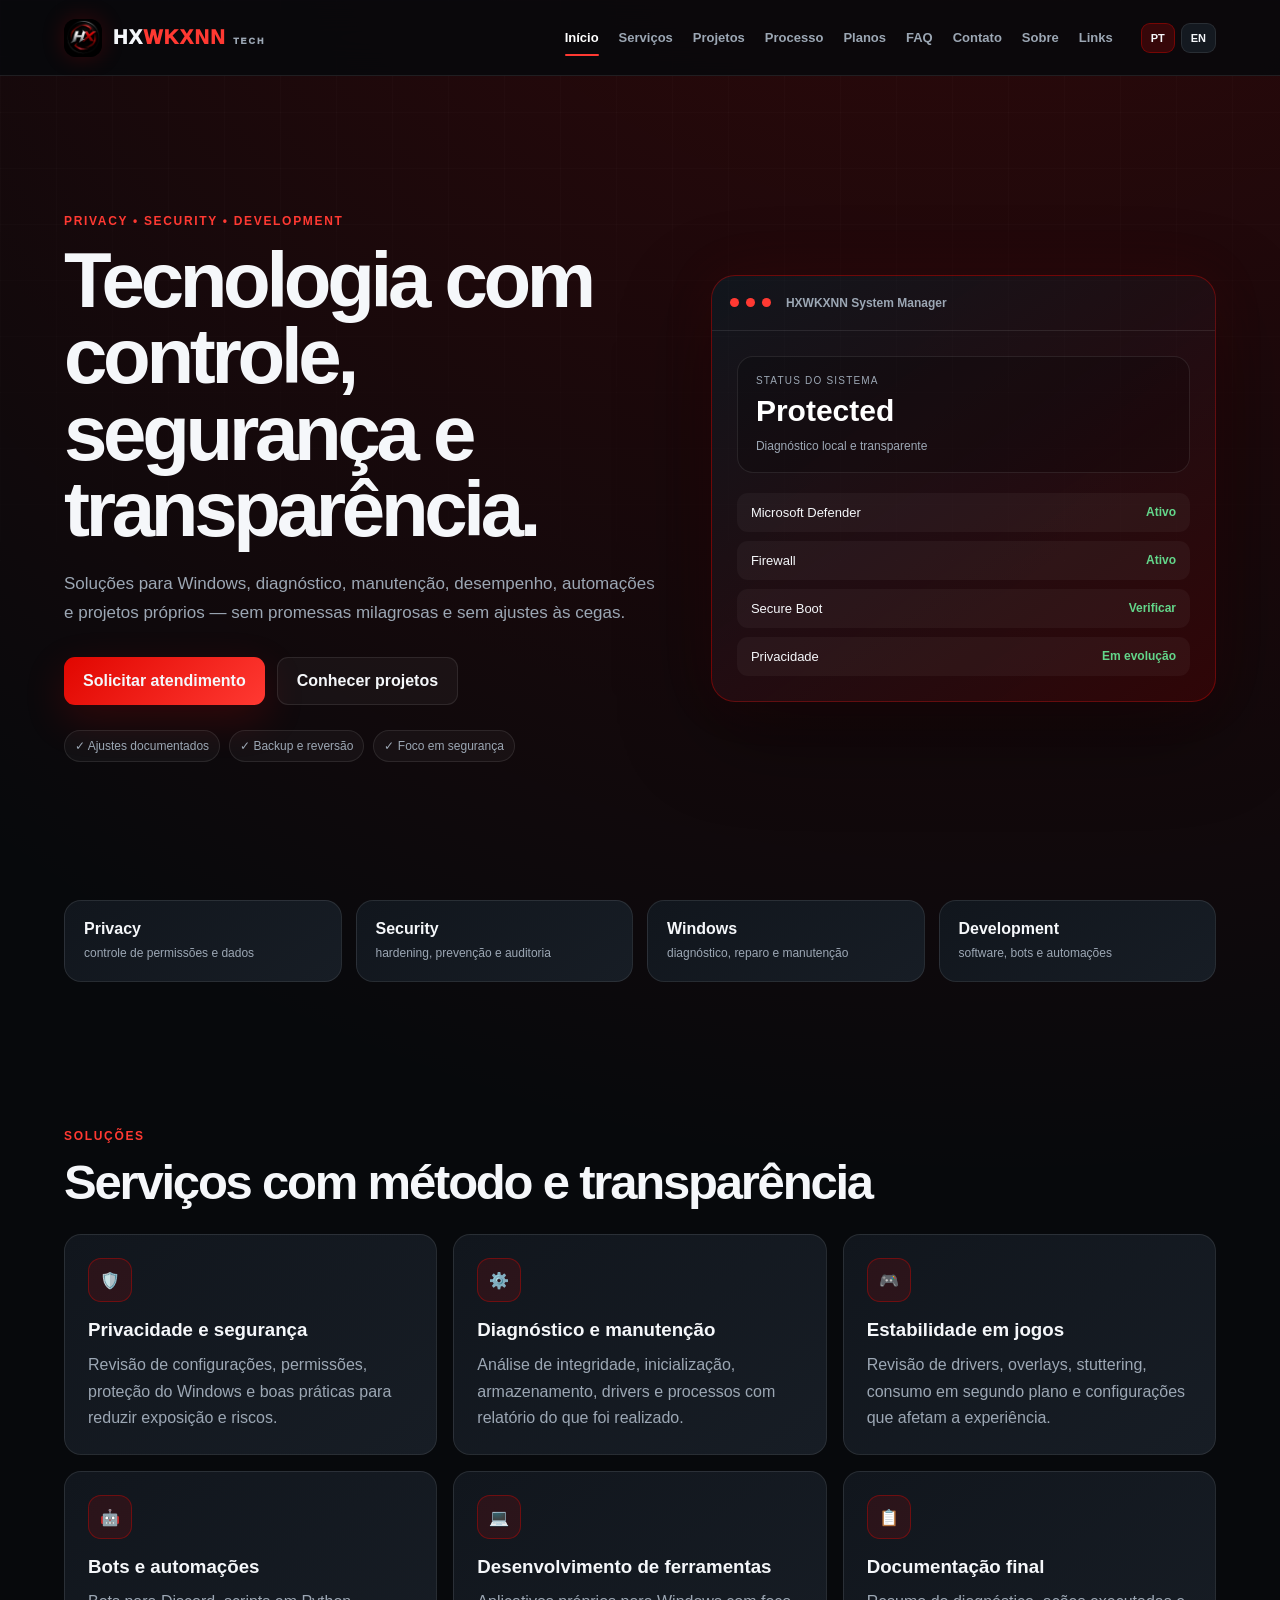
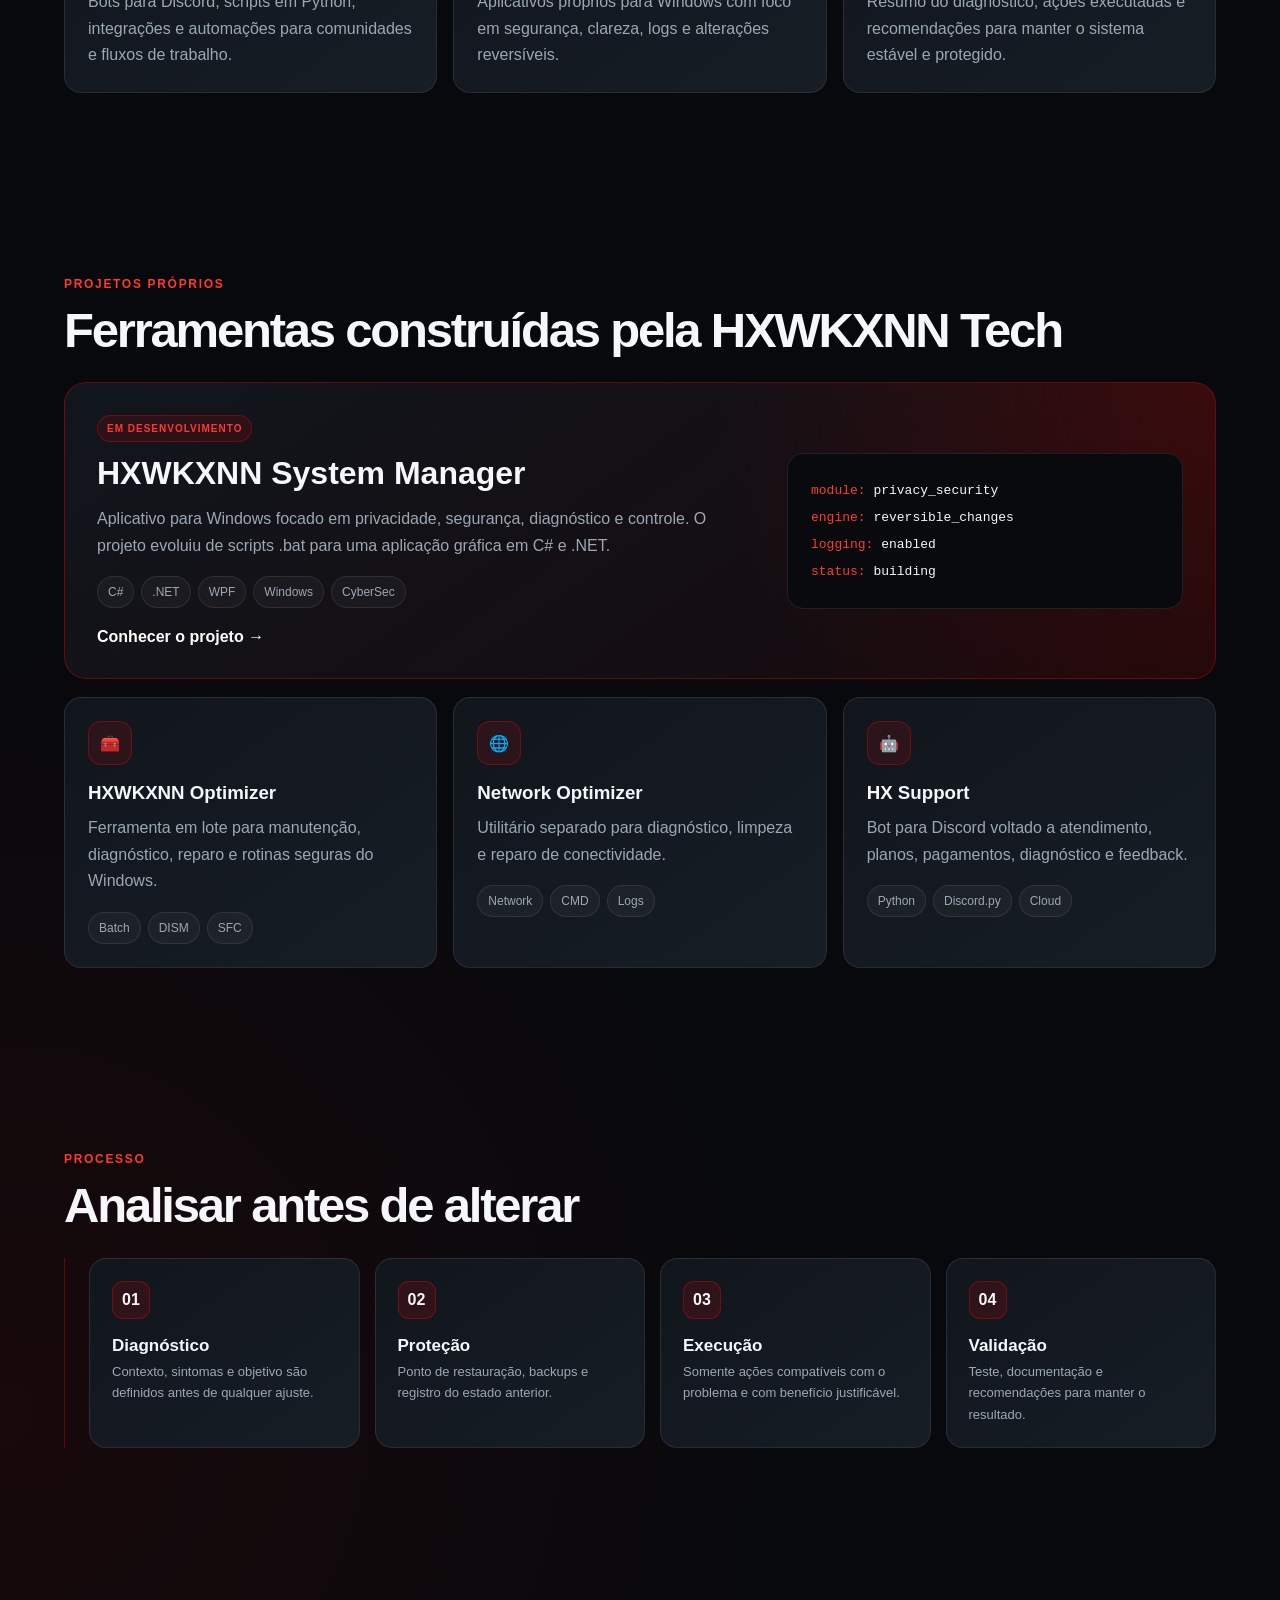
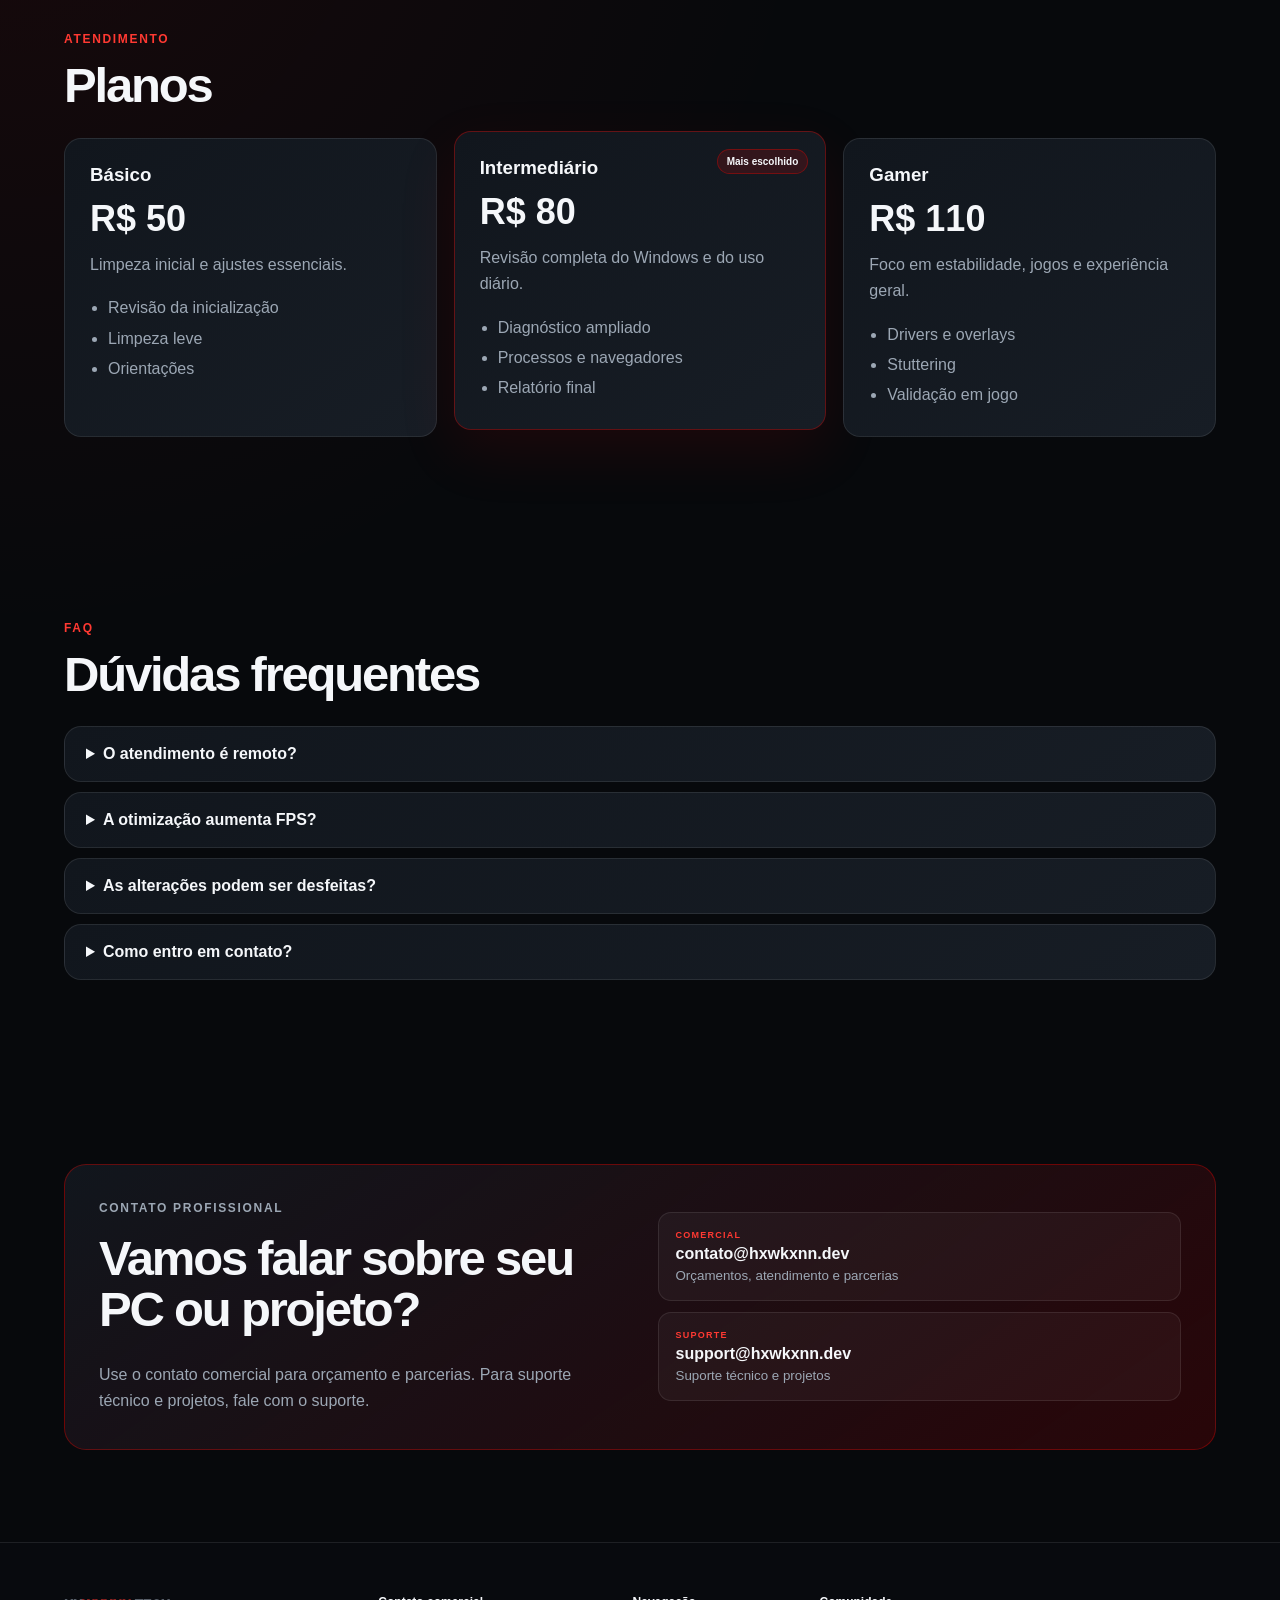
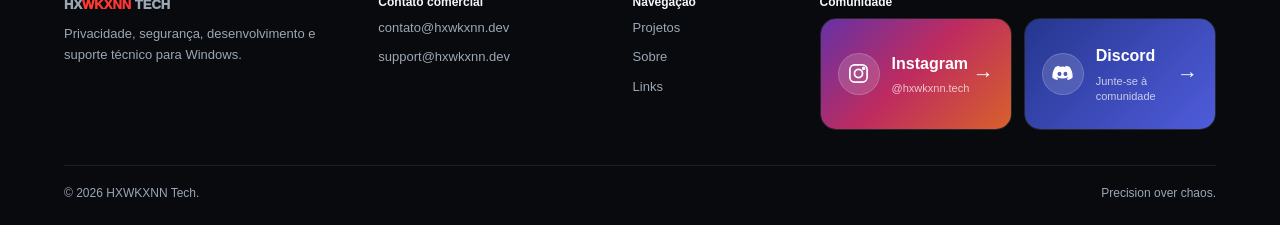
==== commit 3bdaad06: "Add files via upload" ====
--- a/home.html
+++ b/home.html
@@ -1,225 +1,110 @@
 <!DOCTYPE html>
 <html lang="pt-BR">
 <head>
-<link rel="icon" type="image/x-icon" href="favicon_hx.ico">
-<link rel="shortcut icon" href="favicon_hx.ico">
-<link rel="apple-touch-icon" href="favicon_hx.png">
-  <meta charset="UTF-8" />
-  <meta name="viewport" content="width=device-width, initial-scale=1.0" />
-  <meta name="description" content="HXWKXNN Tech — otimização de Windows, desempenho gamer, suporte técnico, automações e segurança básica para PCs." />
-  <meta name="theme-color" content="#E10600" />
-  <meta property="og:title" content="HXWKXNN Tech" />
-  <meta property="og:description" content="Performance, suporte técnico e segurança básica com atendimento remoto." />
-  <meta property="og:type" content="website" />
-  <title>HXWKXNN Tech</title>
-  <link rel="stylesheet" href="style.css?v=7.7" />
+  <meta charset="UTF-8">
+  <meta name="viewport" content="width=device-width, initial-scale=1.0">
+  <meta name="description" content="HXWKXNN Tech — privacidade, segurança, diagnóstico, manutenção e desempenho para Windows.">
+  <meta name="theme-color" content="#07090c">
+  <meta property="og:title" content="HXWKXNN Tech">
+  <meta property="og:description" content="Privacidade, segurança, desenvolvimento e suporte técnico para Windows.">
+  <meta property="og:type" content="website">
+  <meta property="og:image" content="assets/img/hx-logo.webp">
+  <title>HXWKXNN Tech — Privacy, Security & Development</title>
+  <link rel="icon" href="favicon_hx.ico">
+  <link rel="apple-touch-icon" href="favicon_hx.png">
+  <link rel="stylesheet" href="style.css?v=11.1">
 </head>
 <body>
-  <header class="header">
-    <a class="logo" href="index.html#top" aria-label="HXWKXNN Tech">HX<span>WKXNN</span><small>TECH</small></a>
-    <button class="menu-btn" type="button" aria-label="Abrir menu" onclick="toggleMenu()">☰</button>
-    <nav id="main-nav" aria-label="Navegação principal">
-      <a href="#top" class="active" data-pt="Início" data-en="Home">Início</a>
-      <a href="sobre.html" data-pt="Sobre mim" data-en="About me">Sobre mim</a>
-      <a href="#services" data-pt="Serviços" data-en="Services">Serviços</a>
-      <a href="#projects" data-pt="Projetos" data-en="Projects">Projetos</a>
-      <a href="#stack" data-pt="Stack" data-en="Stack">Stack</a>
-      <a href="#process" data-pt="Processo" data-en="Process">Processo</a>
-      <a href="#plans" data-pt="Planos" data-en="Plans">Planos</a>
-      <a href="#faq" data-pt="FAQ" data-en="FAQ">FAQ</a>
-      <a href="#contact" data-pt="Contato" data-en="Contact">Contato</a>
-    <a href="index.html" data-pt="Links" data-en="Links">Links</a></nav>
-    <div class="lang-switch" aria-label="Selecionar idioma">
-      <button type="button" onclick="setLanguage('pt')" aria-label="Português Brasil">🇧🇷</button>
-      <button type="button" onclick="setLanguage('en')" aria-label="English">🇺🇸</button>
+<header class="header">
+  <a class="logo" href="home.html#top" aria-label="HXWKXNN Tech"><img src="assets/img/hx-logo.webp" alt="" class="brand-mark"><span class="brand-text">HX<span>WKXNN</span><small>TECH</small></span></a>
+  <button class="menu-btn" type="button" data-pt-aria-label="Abrir menu" data-en-aria-label="Open menu" aria-label="Abrir menu" aria-expanded="false" onclick="toggleMenu()">☰</button>
+  <nav id="main-nav" data-pt-aria-label="Navegação principal" data-en-aria-label="Main navigation" aria-label="Navegação principal">
+    <a href="#top" class="active" data-pt="Início" data-en="Home">Início</a>
+    <a href="#services" data-pt="Serviços" data-en="Services">Serviços</a>
+    <a href="#projects" data-pt="Projetos" data-en="Projects">Projetos</a>
+    <a href="#process" data-pt="Processo" data-en="Process">Processo</a>
+    <a href="#plans" data-pt="Planos" data-en="Plans">Planos</a>
+    <a href="#faq" data-pt="FAQ" data-en="FAQ">FAQ</a>
+    <a href="#contact" data-pt="Contato" data-en="Contact">Contato</a>
+    <a href="sobre.html" data-pt="Sobre" data-en="About">Sobre</a>
+    <a href="index.html" data-pt="Links" data-en="Links">Links</a>
+  </nav>
+  <div class="lang-switch" data-pt-aria-label="Selecionar idioma" data-en-aria-label="Select language" aria-label="Selecionar idioma">
+    <button type="button" onclick="setLanguage('pt')" aria-label="Português Brasil">PT</button>
+    <button type="button" onclick="setLanguage('en')" aria-label="English">EN</button>
+  </div>
+</header>
+<main id="top">
+  <section class="hero reveal">
+    <div class="hero-content">
+      <p class="tag">Privacy • Security • Development</p>
+      <h1 data-pt="Tecnologia com controle, segurança e transparência." data-en="Technology with control, security and transparency.">Tecnologia com controle, segurança e transparência.</h1>
+      <p class="subtitle" data-pt="Soluções para Windows, diagnóstico, manutenção, desempenho, automações e projetos próprios — sem promessas milagrosas e sem ajustes às cegas." data-en="Windows solutions, diagnostics, maintenance, performance, automation and original projects — without miracle promises or blind tweaks.">Soluções para Windows, diagnóstico, manutenção, desempenho, automações e projetos próprios — sem promessas milagrosas e sem ajustes às cegas.</p>
+      <div class="hero-buttons">
+        <a class="btn primary" href="mailto:contato@hxwkxnn.dev?subject=Solicitação%20de%20atendimento%20-%20HXWKXNN%20Tech" data-pt="Solicitar atendimento" data-en="Request service">Solicitar atendimento</a>
+        <a class="btn secondary" href="#projects" data-pt="Conhecer projetos" data-en="Explore projects">Conhecer projetos</a>
+      </div>
+      <div class="trust-row"><span data-pt="✓ Ajustes documentados" data-en="✓ Documented changes">✓ Ajustes documentados</span><span data-pt="✓ Backup e reversão" data-en="✓ Backup and rollback">✓ Backup e reversão</span><span data-pt="✓ Foco em segurança" data-en="✓ Security focused">✓ Foco em segurança</span></div>
     </div>
-  </header>
+    <div class="product-preview" data-pt-aria-label="Prévia do HXWKXNN System Manager" data-en-aria-label="HXWKXNN System Manager preview" aria-label="Prévia do HXWKXNN System Manager">
+      <div class="preview-bar"><span></span><span></span><span></span><strong>HXWKXNN System Manager</strong></div>
+      <div class="preview-content">
+        <div class="preview-score"><small data-pt="STATUS DO SISTEMA" data-en="SYSTEM STATUS">STATUS DO SISTEMA</small><strong>Protected</strong><span data-pt="Diagnóstico local e transparente" data-en="Local and transparent diagnostics">Diagnóstico local e transparente</span></div>
+        <div class="preview-list"><div><span>Microsoft Defender</span><b data-pt="Ativo" data-en="Active">Ativo</b></div><div><span>Firewall</span><b data-pt="Ativo" data-en="Active">Ativo</b></div><div><span>Secure Boot</span><b data-pt="Verificar" data-en="Review">Verificar</b></div><div><span data-pt="Privacidade" data-en="Privacy">Privacidade</span><b data-pt="Em evolução" data-en="In progress">Em evolução</b></div></div>
+      </div>
+    </div>
+  </section>
 
-  <main id="top">
-    <section class="hero reveal">
-      <div class="hero-content">
-        <p class="tag" data-pt="CyberSec • Dev • Performance" data-en="CyberSec • Dev • Performance">CyberSec • Dev • Performance</p>
-        <h1 data-pt="Seu PC mais limpo, rápido e confiável." data-en="Your PC cleaner, faster and more reliable.">Seu PC mais limpo, rápido e confiável.</h1>
-        <p class="subtitle" data-pt="Atendimento remoto para otimização de Windows, desempenho gamer, organização do sistema, suporte técnico e boas práticas de segurança." data-en="Remote service for Windows optimization, gaming performance, system organization, technical support and security best practices.">Atendimento remoto para otimização de Windows, desempenho gamer, organização do sistema, suporte técnico e boas práticas de segurança.</p>
-        <div class="hero-buttons">
-          <a class="btn primary" href="https://discord.gg/64NehtJ9Jx" target="_blank" rel="noopener" data-pt="Solicitar atendimento" data-en="Request service">Solicitar atendimento</a>
-          <a class="btn secondary" href="#plans" data-pt="Ver planos" data-en="View plans">Ver planos</a>
-        </div>
-        <div class="trust-row" aria-label="Destaques">
-          <span data-pt="✓ Checklist técnico" data-en="✓ Technical checklist">✓ Checklist técnico</span>
-          <span data-pt="✓ Atendimento remoto" data-en="✓ Remote service">✓ Atendimento remoto</span>
-          <span data-pt="✓ Sem promessa milagrosa" data-en="✓ No miracle promises">✓ Sem promessa milagrosa</span>
-        </div>
-      </div>
-      <div class="terminal-card" aria-label="Terminal visual HXWKXNN Tech">
-        <div class="terminal-top"><span></span><span></span><span></span></div>
-        <pre><code>hx@tech:~$ scan --pc
-[OK] startup checked
-[OK] drivers reviewed
-[OK] background apps mapped
-[OK] security basics applied
+  <section class="section overview-section reveal" data-pt-aria-label="Áreas de atuação" data-en-aria-label="Areas of expertise" aria-label="Áreas de atuação"><div class="metrics"><div><strong>Privacy</strong><span data-pt="controle de permissões e dados" data-en="permissions and data control">controle de permissões e dados</span></div><div><strong>Security</strong><span data-pt="hardening, prevenção e auditoria" data-en="hardening, prevention and auditing">hardening, prevenção e auditoria</span></div><div><strong>Windows</strong><span data-pt="diagnóstico, reparo e manutenção" data-en="diagnostics, repair and maintenance">diagnóstico, reparo e manutenção</span></div><div><strong>Development</strong><span data-pt="software, bots e automações" data-en="software, bots and automation">software, bots e automações</span></div></div></section>
 
-status: precision over chaos</code></pre>
-      </div>
-    </section>
+  <section id="services" class="section reveal">
+    <p class="eyebrow" data-pt="Soluções" data-en="Solutions">Soluções</p><h2 data-pt="Serviços com método e transparência" data-en="Services built on method and transparency">Serviços com método e transparência</h2>
+    <div class="grid">
+      <article class="card"><span class="icon">🛡️</span><h3 data-pt="Privacidade e segurança" data-en="Privacy and security">Privacidade e segurança</h3><p data-pt="Revisão de configurações, permissões, proteção do Windows e boas práticas para reduzir exposição e riscos." data-en="Review of settings, permissions, Windows protection and best practices to reduce exposure and risk.">Revisão de configurações, permissões, proteção do Windows e boas práticas para reduzir exposição e riscos.</p></article>
+      <article class="card"><span class="icon">⚙️</span><h3 data-pt="Diagnóstico e manutenção" data-en="Diagnostics and maintenance">Diagnóstico e manutenção</h3><p data-pt="Análise de integridade, inicialização, armazenamento, drivers e processos com relatório do que foi realizado." data-en="Integrity, startup, storage, driver and process analysis with a report of completed actions.">Análise de integridade, inicialização, armazenamento, drivers e processos com relatório do que foi realizado.</p></article>
+      <article class="card"><span class="icon">🎮</span><h3 data-pt="Estabilidade em jogos" data-en="Gaming stability">Estabilidade em jogos</h3><p data-pt="Revisão de drivers, overlays, stuttering, consumo em segundo plano e configurações que afetam a experiência." data-en="Review of drivers, overlays, stuttering, background usage and settings affecting the experience.">Revisão de drivers, overlays, stuttering, consumo em segundo plano e configurações que afetam a experiência.</p></article>
+      <article class="card"><span class="icon">🤖</span><h3 data-pt="Bots e automações" data-en="Bots and automation">Bots e automações</h3><p data-pt="Bots para Discord, scripts em Python, integrações e automações para comunidades e fluxos de trabalho." data-en="Discord bots, Python scripts, integrations and automation for communities and workflows.">Bots para Discord, scripts em Python, integrações e automações para comunidades e fluxos de trabalho.</p></article>
+      <article class="card"><span class="icon">💻</span><h3 data-pt="Desenvolvimento de ferramentas" data-en="Tool development">Desenvolvimento de ferramentas</h3><p data-pt="Aplicativos próprios para Windows com foco em segurança, clareza, logs e alterações reversíveis." data-en="Original Windows applications focused on security, clarity, logs and reversible changes.">Aplicativos próprios para Windows com foco em segurança, clareza, logs e alterações reversíveis.</p></article>
+      <article class="card"><span class="icon">📋</span><h3 data-pt="Documentação final" data-en="Final documentation">Documentação final</h3><p data-pt="Resumo do diagnóstico, ações executadas e recomendações para manter o sistema estável e protegido." data-en="Summary of diagnostics, completed actions and recommendations to keep the system stable and protected.">Resumo do diagnóstico, ações executadas e recomendações para manter o sistema estável e protegido.</p></article>
+    </div>
+  </section>
 
-    <section class="section reveal compact-section">
-      <div class="metrics">
-        <div><strong>Windows</strong><span data-pt="limpeza, inicialização e ajustes" data-en="cleanup, startup and tweaks">limpeza, inicialização e ajustes</span></div>
-        <div><strong>Games</strong><span data-pt="estabilidade, drivers e overlays" data-en="stability, drivers and overlays">estabilidade, drivers e overlays</span></div>
-        <div><strong>CyberSec</strong><span data-pt="boas práticas e prevenção" data-en="best practices and prevention">boas práticas e prevenção</span></div>
-        <div><strong>Dev</strong><span data-pt="bots, scripts e automações" data-en="bots, scripts and automations">bots, scripts e automações</span></div>
-      </div>
-    </section>
+  <section id="projects" class="section reveal">
+    <p class="eyebrow" data-pt="Projetos próprios" data-en="Original projects">Projetos próprios</p><h2 data-pt="Ferramentas construídas pela HXWKXNN Tech" data-en="Tools built by HXWKXNN Tech">Ferramentas construídas pela HXWKXNN Tech</h2>
+    <div class="project-featured">
+      <div><span class="status-badge" data-pt="EM DESENVOLVIMENTO" data-en="IN DEVELOPMENT">EM DESENVOLVIMENTO</span><h3>HXWKXNN System Manager</h3><p data-pt="Aplicativo para Windows focado em privacidade, segurança, diagnóstico e controle. O projeto evoluiu de scripts .bat para uma aplicação gráfica em C# e .NET." data-en="A Windows application focused on privacy, security, diagnostics and control. The project evolved from .bat scripts into a graphical C# and .NET application.">Aplicativo para Windows focado em privacidade, segurança, diagnóstico e controle. O projeto evoluiu de scripts .bat para uma aplicação gráfica em C# e .NET.</p><div class="chip-row"><span>C#</span><span>.NET</span><span>WPF</span><span>Windows</span><span>CyberSec</span></div><a class="text-link" href="system-manager.html" data-pt="Conhecer o projeto →" data-en="Explore the project →">Conhecer o projeto →</a></div>
+      <div class="feature-terminal"><code><span>module:</span> privacy_security<br><span>engine:</span> reversible_changes<br><span>logging:</span> enabled<br><span>status:</span> building</code></div>
+    </div>
+    <div class="project-grid three-columns">
+      <article class="project-card"><span class="icon">🧰</span><h3>HXWKXNN Optimizer</h3><p data-pt="Ferramenta em lote para manutenção, diagnóstico, reparo e rotinas seguras do Windows." data-en="Batch tool for Windows maintenance, diagnostics, repair and safe routines.">Ferramenta em lote para manutenção, diagnóstico, reparo e rotinas seguras do Windows.</p><div class="chip-row"><span>Batch</span><span>DISM</span><span>SFC</span></div></article>
+      <article class="project-card"><span class="icon">🌐</span><h3>Network Optimizer</h3><p data-pt="Utilitário separado para diagnóstico, limpeza e reparo de conectividade." data-en="Separate utility for connectivity diagnostics, cleanup and repair.">Utilitário separado para diagnóstico, limpeza e reparo de conectividade.</p><div class="chip-row"><span>Network</span><span>CMD</span><span>Logs</span></div></article>
+      <article class="project-card"><span class="icon">🤖</span><h3>HX Support</h3><p data-pt="Bot para Discord voltado a atendimento, planos, pagamentos, diagnóstico e feedback." data-en="Discord bot for service, plans, payments, diagnostics and feedback.">Bot para Discord voltado a atendimento, planos, pagamentos, diagnóstico e feedback.</p><div class="chip-row"><span>Python</span><span>Discord.py</span><span>Cloud</span></div></article>
+    </div>
+  </section>
 
-    <section id="services" class="section reveal">
-      <p class="eyebrow" data-pt="O que eu faço" data-en="What I do">O que eu faço</p>
-      <h2 data-pt="Serviços principais" data-en="Main services">Serviços principais</h2>
-      <div class="grid">
-        <article class="card"><span class="icon">⚡</span><h3 data-pt="Otimização de Windows" data-en="Windows Optimization">Otimização de Windows</h3><p data-pt="Ajustes de inicialização, limpeza de apps, processos, serviços, navegadores e organização geral do sistema." data-en="Startup tweaks, app cleanup, processes, services, browsers and general system organization.">Ajustes de inicialização, limpeza de apps, processos, serviços, navegadores e organização geral do sistema.</p></article>
-        <article class="card"><span class="icon">🎮</span><h3 data-pt="Performance gamer" data-en="Gaming performance">Performance gamer</h3><p data-pt="Verificação de drivers, overlays, stuttering, configurações que pesam e gargalos evitáveis em jogos." data-en="Driver checks, overlays, stuttering, heavy settings and avoidable gaming bottlenecks.">Verificação de drivers, overlays, stuttering, configurações que pesam e gargalos evitáveis em jogos.</p></article>
-        <article class="card"><span class="icon">🔒</span><h3 data-pt="Segurança básica" data-en="Basic security">Segurança básica</h3><p data-pt="Checagem de extensões, permissões, programas suspeitos, hábitos de segurança e proteção contra golpes comuns." data-en="Checking extensions, permissions, suspicious programs, security habits and protection against common scams.">Checagem de extensões, permissões, programas suspeitos, hábitos de segurança e proteção contra golpes comuns.</p></article>
-        <article class="card"><span class="icon">🤖</span><h3 data-pt="Bots e automações" data-en="Bots and automations">Bots e automações</h3><p data-pt="Scripts, bots para Discord, comandos, embeds, logs, automações simples e ajustes em projetos existentes." data-en="Scripts, Discord bots, commands, embeds, logs, simple automations and tweaks to existing projects.">Scripts, bots para Discord, comandos, embeds, logs, automações simples e ajustes em projetos existentes.</p></article>
-        <article class="card"><span class="icon">🧰</span><h3 data-pt="Suporte técnico" data-en="Technical support">Suporte técnico</h3><p data-pt="Ajuda com erros, lentidão, apps problemáticos, organização de arquivos e diagnóstico geral." data-en="Help with errors, slowness, problematic apps, file organization and general diagnosis.">Ajuda com erros, lentidão, apps problemáticos, organização de arquivos e diagnóstico geral.</p></article>
-        <article class="card"><span class="icon">📋</span><h3 data-pt="Relatório final" data-en="Final report">Relatório final</h3><p data-pt="Resumo do que foi analisado, o que foi ajustado e recomendações para manter o PC saudável." data-en="Summary of what was analyzed, what was adjusted and recommendations to keep the PC healthy.">Resumo do que foi analisado, o que foi ajustado e recomendações para manter o PC saudável.</p></article>
-      </div>
-    </section>
+  <section id="process" class="section reveal"><p class="eyebrow" data-pt="Processo" data-en="Process">Processo</p><h2 data-pt="Analisar antes de alterar" data-en="Analyze before changing">Analisar antes de alterar</h2><div class="timeline"><div class="step"><span>01</span><h3 data-pt="Diagnóstico" data-en="Diagnosis">Diagnóstico</h3><p data-pt="Contexto, sintomas e objetivo são definidos antes de qualquer ajuste." data-en="Context, symptoms and goals are defined before any change.">Contexto, sintomas e objetivo são definidos antes de qualquer ajuste.</p></div><div class="step"><span>02</span><h3 data-pt="Proteção" data-en="Protection">Proteção</h3><p data-pt="Ponto de restauração, backups e registro do estado anterior." data-en="Restore point, backups and previous-state logging.">Ponto de restauração, backups e registro do estado anterior.</p></div><div class="step"><span>03</span><h3 data-pt="Execução" data-en="Execution">Execução</h3><p data-pt="Somente ações compatíveis com o problema e com benefício justificável." data-en="Only actions compatible with the issue and with a justified benefit.">Somente ações compatíveis com o problema e com benefício justificável.</p></div><div class="step"><span>04</span><h3 data-pt="Validação" data-en="Validation">Validação</h3><p data-pt="Teste, documentação e recomendações para manter o resultado." data-en="Testing, documentation and recommendations to maintain the result.">Teste, documentação e recomendações para manter o resultado.</p></div></div></section>
 
-    <section id="projects" class="section reveal">
-      <p class="eyebrow" data-pt="Portfólio" data-en="Portfolio">Portfólio</p>
-      <h2 data-pt="Projetos e soluções HXWKXNN" data-en="HXWKXNN projects and solutions">Projetos e soluções HXWKXNN</h2>
-      <p class="section-text" data-pt="Projetos reais e áreas em que atuo hoje. O antigo MP3 Downloader foi descontinuado após apresentar erros e não faz mais parte do portfólio ativo." data-en="Real projects and current work areas. The old MP3 Downloader was discontinued after issues appeared and is no longer part of the active portfolio.">Projetos reais e áreas em que atuo hoje. O antigo MP3 Downloader foi descontinuado após apresentar erros e não faz mais parte do portfólio ativo.</p>
+  <section id="plans" class="section reveal"><p class="eyebrow" data-pt="Atendimento" data-en="Service">Atendimento</p><h2 data-pt="Planos" data-en="Plans">Planos</h2><div class="plans"><article class="plan"><h3 data-pt="Básico" data-en="Basic">Básico</h3><strong data-pt="R$ 50" data-en="US$ 10">R$ 50</strong><p data-pt="Limpeza inicial e ajustes essenciais." data-en="Initial cleanup and essential adjustments.">Limpeza inicial e ajustes essenciais.</p><ul><li data-pt="Revisão da inicialização" data-en="Startup review">Revisão da inicialização</li><li data-pt="Limpeza leve" data-en="Light cleanup">Limpeza leve</li><li data-pt="Orientações" data-en="Guidance">Orientações</li></ul></article><article class="plan featured"><div class="badge" data-pt="Mais escolhido" data-en="Most popular">Mais escolhido</div><h3 data-pt="Intermediário" data-en="Intermediate">Intermediário</h3><strong data-pt="R$ 80" data-en="US$ 15">R$ 80</strong><p data-pt="Revisão completa do Windows e do uso diário." data-en="Complete review of Windows and daily usage.">Revisão completa do Windows e do uso diário.</p><ul><li data-pt="Diagnóstico ampliado" data-en="Expanded diagnostics">Diagnóstico ampliado</li><li data-pt="Processos e navegadores" data-en="Processes and browsers">Processos e navegadores</li><li data-pt="Relatório final" data-en="Final report">Relatório final</li></ul></article><article class="plan"><h3>Gamer</h3><strong data-pt="R$ 110" data-en="US$ 20">R$ 110</strong><p data-pt="Foco em estabilidade, jogos e experiência geral." data-en="Focused on stability, gaming and overall experience.">Foco em estabilidade, jogos e experiência geral.</p><ul><li data-pt="Drivers e overlays" data-en="Drivers and overlays">Drivers e overlays</li><li>Stuttering</li><li data-pt="Validação em jogo" data-en="In-game validation">Validação em jogo</li></ul></article></div></section>
 
-      <div class="project-grid">
-        <article class="project-card">
-          <span class="icon">🤖</span>
-          <h3 data-pt="Bot de Aniversários Discord" data-en="Discord Birthday Bot">Bot de Aniversários Discord</h3>
-          <p data-pt="Bot em Python para mensagens automáticas, cargo de aniversariante e organização de comunidade." data-en="Python bot for automatic messages, birthday roles and community organization.">Bot em Python para mensagens automáticas, cargo de aniversariante e organização de comunidade.</p>
-          <div class="chip-row"><span>Python</span><span>Discord.py</span><span>Deploy</span></div>
-        </article>
+  <section id="faq" class="section reveal"><p class="eyebrow">FAQ</p><h2 data-pt="Dúvidas frequentes" data-en="Frequently asked questions">Dúvidas frequentes</h2><div class="faq-list"><details><summary data-pt="O atendimento é remoto?" data-en="Is the service remote?">O atendimento é remoto?</summary><p data-pt="Sim. O acesso é combinado com o cliente e nenhuma alteração é feita sem explicação." data-en="Yes. Access is agreed with the client and no change is made without explanation.">Sim. O acesso é combinado com o cliente e nenhuma alteração é feita sem explicação.</p></details><details><summary data-pt="A otimização aumenta FPS?" data-en="Does optimization increase FPS?">A otimização aumenta FPS?</summary><p data-pt="Não existe promessa universal. O objetivo é remover gargalos evitáveis, corrigir problemas e melhorar estabilidade." data-en="There is no universal promise. The goal is to remove avoidable bottlenecks, fix issues and improve stability.">Não existe promessa universal. O objetivo é remover gargalos evitáveis, corrigir problemas e melhorar estabilidade.</p></details><details><summary data-pt="As alterações podem ser desfeitas?" data-en="Can changes be reverted?">As alterações podem ser desfeitas?</summary><p data-pt="A prioridade é usar ajustes reversíveis e registrar backups antes de alterações importantes." data-en="The priority is to use reversible settings and record backups before important changes.">A prioridade é usar ajustes reversíveis e registrar backups antes de alterações importantes.</p></details><details><summary data-pt="Como entro em contato?" data-en="How do I get in touch?">Como entro em contato?</summary><p><a href="mailto:contato@hxwkxnn.dev">contato@hxwkxnn.dev</a> · <a href="mailto:support@hxwkxnn.dev">support@hxwkxnn.dev</a></p></details></div></section>
 
-        <article class="project-card">
-          <span class="icon">🌐</span>
-          <h3 data-pt="HXWKXNN Tech" data-en="HXWKXNN Tech">HXWKXNN Tech</h3>
-          <p data-pt="Site institucional com identidade própria, páginas responsivas, SEO básico, favicon e hospedagem no GitHub Pages." data-en="Institutional website with its own identity, responsive pages, basic SEO, favicon and GitHub Pages hosting.">Site institucional com identidade própria, páginas responsivas, SEO básico, favicon e hospedagem no GitHub Pages.</p>
-          <div class="chip-row"><span>HTML</span><span>CSS</span><span>JavaScript</span></div>
-        </article>
-
-        <article class="project-card">
-          <span class="icon">🛡️</span>
-          <h3 data-pt="Cyber Security & Hardening" data-en="Cyber Security & Hardening">Cyber Security & Hardening</h3>
-          <p data-pt="Boas práticas de segurança, organização do Windows, redução de riscos e orientação contra cracks, ativadores e hábitos inseguros." data-en="Security best practices, Windows organization, risk reduction and guidance against cracks, activators and unsafe habits.">Boas práticas de segurança, organização do Windows, redução de riscos e orientação contra cracks, ativadores e hábitos inseguros.</p>
-          <div class="chip-row"><span>Blue Team</span><span>Windows</span><span>Segurança</span></div>
-        </article>
-
-        <article class="project-card">
-          <span class="icon">⚙️</span>
-          <h3 data-pt="Automações Python" data-en="Python Automations">Automações Python</h3>
-          <p data-pt="Scripts e ferramentas para tarefas repetitivas, organização de processos e suporte a comunidades." data-en="Scripts and tools for repetitive tasks, process organization and community support.">Scripts e ferramentas para tarefas repetitivas, organização de processos e suporte a comunidades.</p>
-          <div class="chip-row"><span>Python</span><span>Scripts</span><span>Produtividade</span></div>
-        </article>
-      </div>
-    </section>
-
-    <section id="stack" class="section reveal split">
-      <div>
-        <p class="eyebrow" data-pt="Base técnica" data-en="Technical base">Base técnica</p>
-        <h2 data-pt="Stack e foco" data-en="Stack and focus">Stack e foco</h2>
-        <p class="section-text" data-pt="HXWKXNN Tech mistura suporte prático, visão gamer, desenvolvimento e mentalidade de segurança. A ideia é resolver sem inventar promessa impossível." data-en="HXWKXNN Tech blends practical support, gaming perspective, development and a security mindset. The goal is to solve problems without impossible promises.">HXWKXNN Tech mistura suporte prático, visão gamer, desenvolvimento e mentalidade de segurança. A ideia é resolver sem inventar promessa impossível.</p>
-      </div>
-      <div class="chips">
-        <span>Windows</span><span>Python</span><span>Discord.py</span><span>HTML</span><span>CSS</span><span>JavaScript</span><span>Blue Team</span><span>Logs</span><span>Drivers</span><span>Gaming PC</span>
-      </div>
-    </section>
-
-    <section id="process" class="section reveal">
-      <p class="eyebrow" data-pt="Como funciona" data-en="How it works">Como funciona</p>
-      <h2 data-pt="Atendimento com checklist" data-en="Service with checklist">Atendimento com checklist</h2>
-      <div class="timeline">
-        <div class="step"><span>01</span><h3 data-pt="Diagnóstico" data-en="Diagnosis">Diagnóstico</h3><p data-pt="Entendo o problema, o setup, os jogos principais e os sintomas." data-en="I understand the issue, setup, main games and symptoms.">Entendo o problema, o setup, os jogos principais e os sintomas.</p></div>
-        <div class="step"><span>02</span><h3 data-pt="Ponto seguro" data-en="Safe point">Ponto seguro</h3><p data-pt="Prioridade para segurança, backup e ajustes reversíveis." data-en="Priority on safety, backup and reversible tweaks.">Prioridade para segurança, backup e ajustes reversíveis.</p></div>
-        <div class="step"><span>03</span><h3 data-pt="Execução" data-en="Execution">Execução</h3><p data-pt="Aplicação dos ajustes certos, sem pack aleatório de internet." data-en="Applying the right tweaks, no random internet tweak packs.">Aplicação dos ajustes certos, sem pack aleatório de internet.</p></div>
-        <div class="step"><span>04</span><h3 data-pt="Validação" data-en="Validation">Validação</h3><p data-pt="Teste final, resumo e recomendações para manter o resultado." data-en="Final test, summary and recommendations to keep the result.">Teste final, resumo e recomendações para manter o resultado.</p></div>
-      </div>
-    </section>
-
-    <section id="plans" class="section reveal">
-      <p class="eyebrow" data-pt="Escolha o nível" data-en="Choose the level">Escolha o nível</p>
-      <h2 data-pt="Planos" data-en="Plans">Planos</h2>
-      <div class="plans">
-        <article class="plan"><h3>🟢 <span data-pt="Básico" data-en="Basic">Básico</span></h3><strong>R$ 50</strong><p data-pt="Para limpeza inicial e ajustes simples." data-en="For initial cleanup and simple tweaks.">Para limpeza inicial e ajustes simples.</p><ul><li data-pt="Inicialização" data-en="Startup">Inicialização</li><li data-pt="Limpeza leve" data-en="Light cleanup">Limpeza leve</li><li data-pt="Orientações" data-en="Guidance">Orientações</li></ul></article>
-        <article class="plan featured"><div class="badge" data-pt="Mais escolhido" data-en="Most picked">Mais escolhido</div><h3>🟡 <span data-pt="Intermediário" data-en="Intermediate">Intermediário</span></h3><strong>R$ 80</strong><p data-pt="Para quem quer uma revisão mais completa do sistema." data-en="For those who want a more complete system review.">Para quem quer uma revisão mais completa do sistema.</p><ul><li data-pt="Ajustes avançados" data-en="Advanced tweaks">Ajustes avançados</li><li data-pt="Navegadores" data-en="Browsers">Navegadores</li><li data-pt="Processos" data-en="Processes">Processos</li></ul></article>
-        <article class="plan"><h3>🔴 <span data-pt="Gamer" data-en="Gamer">Gamer</span></h3><strong>R$ 110</strong><p data-pt="Para foco em jogos, estabilidade e experiência geral." data-en="Focused on games, stability and overall experience.">Para foco em jogos, estabilidade e experiência geral.</p><ul><li data-pt="Drivers" data-en="Drivers">Drivers</li><li data-pt="Stuttering" data-en="Stuttering">Stuttering</li><li data-pt="Overlays" data-en="Overlays">Overlays</li></ul></article>
-      </div>
-    </section>
-
-    <section id="proof" class="section reveal split proof">
-      <div>
-        <p class="eyebrow" data-pt="Transparência" data-en="Transparency">Transparência</p>
-        <h2 data-pt="Antes e depois" data-en="Before and after">Antes e depois</h2>
-        <p class="section-text" data-pt="Espaço reservado para comparativos reais, prints de feedbacks e observações técnicas dos atendimentos." data-en="Reserved space for real comparisons, feedback screenshots and technical notes from services.">Espaço reservado para comparativos reais, prints de feedbacks e observações técnicas dos atendimentos.</p>
-      </div>
-      <div class="before-after">
-        <div><small data-pt="ANTES" data-en="BEFORE">ANTES</small><div class="bar bad"></div><span data-pt="lentidão • travamentos • bagunça" data-en="slowness • stutters • clutter">lentidão • travamentos • bagunça</span></div>
-        <div><small data-pt="DEPOIS" data-en="AFTER">DEPOIS</small><div class="bar good"></div><span data-pt="limpo • estável • documentado" data-en="clean • stable • documented">limpo • estável • documentado</span></div>
-      </div>
-    </section>
-
-
-    <section id="credentials" class="section reveal">
-      <p class="eyebrow" data-pt="Credenciais" data-en="Credentials">Credenciais</p>
-      <h2 data-pt="Base técnica, prática e competitiva" data-en="Technical, practical and competitive background">Base técnica, prática e competitiva</h2>
-      <div class="credential-grid">
-        <div><strong>🎓</strong><span data-pt="Tecnologia em Segurança Cibernética" data-en="Cybersecurity degree path">Tecnologia em Segurança Cibernética</span></div>
-        <div><strong>🛡️</strong><span data-pt="Foco em Blue Team, SOC, SIEM e logs" data-en="Focus on Blue Team, SOC, SIEM and logs">Foco em Blue Team, SOC, SIEM e logs</span></div>
-        <div><strong>🐍</strong><span data-pt="Python Developer para bots e automações" data-en="Python Developer for bots and automations">Python Developer para bots e automações</span></div>
-        <div><strong>💻</strong><span data-pt="Windows, desempenho e suporte remoto" data-en="Windows, performance and remote support">Windows, desempenho e suporte remoto</span></div>
-        <div><strong>🏆</strong><span data-pt="Radiant no Valorant" data-en="Radiant in Valorant">Radiant no Valorant</span></div>
-        <div><strong>🏅</strong><span data-pt="Grão-Mestre 700 PDL no LoL" data-en="Grandmaster 700 LP in LoL">Grão-Mestre 700 PDL no LoL</span></div>
-        <div><strong>🎮</strong><span data-pt="Grandmaster 2 no Overwatch" data-en="Grandmaster 2 in Overwatch">Grandmaster 2 no Overwatch</span></div>
-        <div><strong>🚀</strong><span data-pt="HXWKXNN Tech como marca pessoal" data-en="HXWKXNN Tech as a personal brand">HXWKXNN Tech como marca pessoal</span></div>
-      </div>
-    </section>
-
-    <section id="roadmap" class="section reveal split">
-      <div>
-        <p class="eyebrow" data-pt="Em desenvolvimento" data-en="In development">Em desenvolvimento</p>
-        <h2 data-pt="Próximos projetos e melhorias" data-en="Next projects and improvements">Próximos projetos e melhorias</h2>
-        <p class="section-text" data-pt="Espaço para ferramentas, bots e laboratórios que ainda estão sendo testados antes de virarem projeto público." data-en="A space for tools, bots and labs that are still being tested before becoming public projects.">Espaço para ferramentas, bots e laboratórios que ainda estão sendo testados antes de virarem projeto público.</p>
-      </div>
-      <div class="roadmap-list">
-        <div><span>01</span><p data-pt="Novos bots para Discord com comandos e automações personalizadas." data-en="New Discord bots with custom commands and automations.">Novos bots para Discord com comandos e automações personalizadas.</p></div>
-        <div><span>02</span><p data-pt="Checklist público de otimização e segurança básica para Windows." data-en="Public checklist for Windows optimization and basic security.">Checklist público de otimização e segurança básica para Windows.</p></div>
-        <div><span>03</span><p data-pt="Laboratórios e conteúdos práticos de CyberSec para comunidade." data-en="CyberSec labs and practical content for the community.">Laboratórios e conteúdos práticos de CyberSec para comunidade.</p></div>
-      </div>
-    </section>
-
-    <section id="faq" class="section reveal">
-      <p class="eyebrow" data-pt="Dúvidas rápidas" data-en="Quick questions">Dúvidas rápidas</p>
-      <h2>FAQ</h2>
-      <div class="faq-list">
-        <details><summary data-pt="Otimização aumenta FPS?" data-en="Does optimization increase FPS?">Otimização aumenta FPS?</summary><p data-pt="Depende do PC e do problema. O foco principal é estabilidade, limpeza e redução de gargalos evitáveis." data-en="It depends on the PC and the issue. The main focus is stability, cleanup and reducing avoidable bottlenecks.">Depende do PC e do problema. O foco principal é estabilidade, limpeza e redução de gargalos evitáveis.</p></details>
-        <details><summary data-pt="Você formata o PC?" data-en="Do you format the PC?">Você formata o PC?</summary><p data-pt="A proposta inicial é otimizar sem formatar. Formatação só faz sentido em casos específicos." data-en="The initial goal is to optimize without formatting. Formatting only makes sense in specific cases.">A proposta inicial é otimizar sem formatar. Formatação só faz sentido em casos específicos.</p></details>
-        <details><summary data-pt="O atendimento é remoto?" data-en="Is the service remote?">O atendimento é remoto?</summary><p data-pt="Sim, a ideia é atendimento remoto com orientação pelo Discord." data-en="Yes, the idea is remote service with guidance through Discord.">Sim, a ideia é atendimento remoto com orientação pelo Discord.</p></details>
-        <details><summary data-pt="Tem risco de quebrar o Windows?" data-en="Can it break Windows?">Tem risco de quebrar o Windows?</summary><p data-pt="Todo ajuste técnico precisa de cuidado. Por isso o processo prioriza diagnóstico, ponto seguro e mudanças reversíveis." data-en="Every technical tweak needs care. That is why the process prioritizes diagnosis, safe points and reversible changes.">Todo ajuste técnico precisa de cuidado. Por isso o processo prioriza diagnóstico, ponto seguro e mudanças reversíveis.</p></details>
-      </div>
-    </section>
-
-    <section id="contact" class="section contact reveal">
-      <p class="eyebrow" data-pt="Bora resolver" data-en="Let's fix it">Bora resolver</p>
-      <h2 data-pt="Solicite atendimento" data-en="Request service">Solicite atendimento</h2>
-      <p data-pt="Entre na HXWKXNN Community para solicitar atendimento, ver novidades e acompanhar projetos." data-en="Join HXWKXNN Community to request service, see updates and follow projects.">Entre na HXWKXNN Community para solicitar atendimento, ver novidades e acompanhar projetos.</p>
-      <div class="hero-buttons">
-        <a class="btn primary" href="https://discord.gg/64NehtJ9Jx" target="_blank" rel="noopener">Discord</a>
-        <a class="btn secondary" href="https://konect.gg/hxwkxnn" target="_blank" rel="noopener">Konect.gg</a>
-      </div>
-    </section>
-  </main>
-
-  <footer>
-    <p>HXWKXNN Tech © 2026 • <span data-pt="feito para GitHub Pages" data-en="built for GitHub Pages">feito para GitHub Pages</span></p>
-  </footer>
-
-  <script src="script.js?v=7.7"></script>
-</body>
-</html>
+  <section id="contact" class="section reveal"><div class="contact-panel"><div><p class="eyebrow" data-pt="Contato profissional" data-en="Professional contact">Contato profissional</p><h2 data-pt="Vamos falar sobre seu PC ou projeto?" data-en="Let's talk about your PC or project.">Vamos falar sobre seu PC ou projeto?</h2><p data-pt="Use o contato comercial para orçamento e parcerias. Para suporte técnico e projetos, fale com o suporte." data-en="Use the business email for quotes and partnerships. For technical and project support, contact support.">Use o contato comercial para orçamento e parcerias. Para suporte técnico e projetos, fale com o suporte.</p></div><div class="email-grid"><a href="mailto:contato@hxwkxnn.dev?subject=Contato%20comercial%20-%20HXWKXNN%20Tech" data-pt-href="mailto:contato@hxwkxnn.dev?subject=Contato%20comercial%20-%20HXWKXNN%20Tech" data-en-href="mailto:contato@hxwkxnn.dev?subject=Business%20inquiry%20-%20HXWKXNN%20Tech"><span data-pt="COMERCIAL" data-en="BUSINESS">COMERCIAL</span><strong>contato@hxwkxnn.dev</strong><small data-pt="Orçamentos, atendimento e parcerias" data-en="Quotes, customer service and partnerships">Orçamentos, atendimento e parcerias</small></a><a href="mailto:support@hxwkxnn.dev?subject=Suporte%20-%20HXWKXNN%20Tech" data-pt-href="mailto:support@hxwkxnn.dev?subject=Suporte%20-%20HXWKXNN%20Tech" data-en-href="mailto:support@hxwkxnn.dev?subject=Support%20-%20HXWKXNN%20Tech"><span data-pt="SUPORTE" data-en="SUPPORT">SUPORTE</span><strong>support@hxwkxnn.dev</strong><small data-pt="Suporte técnico e projetos" data-en="Technical support and project assistance">Suporte técnico e projetos</small></a></div></div></section>
+</main>
+<footer class="site-footer community-footer">
+  <div class="footer-grid footer-grid-community">
+    <div class="footer-about"><a class="footer-brand" href="home.html">HX<span>WKXNN</span> TECH</a><p data-pt="Privacidade, segurança, desenvolvimento e suporte técnico para Windows." data-en="Privacy, security, development and technical support for Windows.">Privacidade, segurança, desenvolvimento e suporte técnico para Windows.</p></div>
+    <div><strong data-pt="Contato comercial" data-en="Business contact">Contato comercial</strong><a href="mailto:contato@hxwkxnn.dev">contato@hxwkxnn.dev</a><a href="mailto:support@hxwkxnn.dev">support@hxwkxnn.dev</a></div>
+    <div><strong data-pt="Navegação" data-en="Navigation">Navegação</strong><a href="home.html#projects" data-pt="Projetos" data-en="Projects">Projetos</a><a href="sobre.html" data-pt="Sobre" data-en="About">Sobre</a><a href="index.html">Links</a></div>
+    <div class="footer-community"><strong data-pt="Comunidade" data-en="Community">Comunidade</strong><div class="community-cards">
+      <a class="community-card instagram-card" href="https://www.instagram.com/hxwkxnn.tech/" target="_blank" rel="noopener noreferrer" aria-label="Instagram HXWKXNN Tech">
+        <span class="community-icon"><svg viewBox="0 0 24 24" aria-hidden="true"><rect x="3" y="3" width="18" height="18" rx="5"></rect><circle cx="12" cy="12" r="4.2"></circle><circle cx="17.4" cy="6.7" r="1"></circle></svg></span><span class="community-copy"><b>Instagram</b><small>@hxwkxnn.tech</small></span><span class="community-arrow" aria-hidden="true">→</span>
+      </a>
+      <a class="community-card discord-card" href="https://discord.gg/64NehtJ9Jx" target="_blank" rel="noopener noreferrer" aria-label="Discord HXWKXNN Tech">
+        <span class="community-icon"><svg viewBox="0 0 24 24" aria-hidden="true"><path d="M19.5 5.3A16.6 16.6 0 0 0 15.4 4l-.5 1.1a15.6 15.6 0 0 0-5.8 0L8.6 4a16.3 16.3 0 0 0-4.1 1.3C1.9 9.1 1.2 12.8 1.5 16.4a16.8 16.8 0 0 0 5 2.5l1.2-1.6a10.9 10.9 0 0 1-1.9-.9l.5-.4c3.7 1.7 7.7 1.7 11.4 0l.5.4c-.6.4-1.2.7-1.9.9l1.2 1.6a16.7 16.7 0 0 0 5-2.5c.4-4.2-.7-7.8-3-11.1ZM8.9 14.6c-1.1 0-2-1-2-2.2s.9-2.2 2-2.2 2 1 2 2.2-.9 2.2-2 2.2Zm6.2 0c-1.1 0-2-1-2-2.2s.9-2.2 2-2.2 2 1 2 2.2-.9 2.2-2 2.2Z"></path></svg></span><span class="community-copy"><b>Discord</b><small data-pt="Junte-se à comunidade" data-en="Join the community">Junte-se à comunidade</small></span><span class="community-arrow" aria-hidden="true">→</span>
+      </a>
+    </div></div>
+  </div>
+  <div class="footer-bottom"><span>© <span data-current-year>2026</span> HXWKXNN Tech.</span><span data-pt="Precision over chaos." data-en="Precision over chaos.">Precision over chaos.</span></div>
+</footer>
+<script src="script.js?v=11.1"></script>
+</body></html>
--- a/style.css
+++ b/style.css
@@ -1,531 +1,86 @@
-*{margin:0;padding:0;box-sizing:border-box}:root{--bg:#050505;--panel:#101010;--panel2:#171717;--red:#E10600;--red2:#ff2b23;--text:#f5f5f5;--muted:#b5b5b5;--border:rgba(225,6,0,.36);--soft:rgba(255,255,255,.08);--green:#4ade80}html{scroll-behavior:smooth;scroll-padding-top:92px}body{font-family:Inter,Arial,Helvetica,sans-serif;background:radial-gradient(circle at 78% 0,rgba(225,6,0,.28),transparent 30%),radial-gradient(circle at 8% 45%,rgba(225,6,0,.10),transparent 28%),linear-gradient(135deg,#050505,#0a0a0a 52%,#150000);color:var(--text);min-height:100vh;overflow-x:hidden}body:before{content:"";position:fixed;inset:0;pointer-events:none;background:linear-gradient(rgba(255,255,255,.025) 1px,transparent 1px),linear-gradient(90deg,rgba(255,255,255,.025) 1px,transparent 1px);background-size:54px 54px;mask-image:linear-gradient(to bottom,rgba(0,0,0,.7),transparent 78%)}a{color:inherit}.lang-switch button,.menu-btn{background:#181818;border:1px solid var(--border);color:var(--text);padding:12px 16px;border-radius:12px;cursor:pointer;transition:.2s}.lang-switch button:hover,.menu-btn:hover{background:var(--red);transform:translateY(-1px)}.header{position:sticky;top:0;z-index:100;backdrop-filter:blur(16px);background:rgba(5,5,5,.78);border-bottom:1px solid rgba(255,255,255,.06);display:flex;justify-content:space-between;align-items:center;padding:18px 7%}.logo{font-weight:950;letter-spacing:2px;font-size:22px;text-decoration:none;display:flex;align-items:center;gap:10px}.brand-mark{width:38px;height:38px;border-radius:50%;object-fit:cover;box-shadow:0 0 18px rgba(225,6,0,.35)}.brand-text{display:inline-flex;align-items:baseline}.logo span{color:var(--red2)}.logo small{margin-left:8px;color:var(--muted);font-size:10px;letter-spacing:.22em}nav{display:flex;gap:22px}nav a{color:var(--muted);text-decoration:none;font-size:14px;transition:.2s}nav a:hover{color:var(--text)}nav a.active{color:var(--text);font-weight:900;text-shadow:0 0 8px rgba(225,6,0,.55);position:relative}nav a.active:after{content:"";position:absolute;left:0;right:0;bottom:-8px;height:2px;border-radius:999px;background:linear-gradient(90deg,var(--red),var(--red2));box-shadow:0 0 10px rgba(225,6,0,.6)}.lang-switch{display:flex;gap:8px}.lang-switch button{padding:8px 10px}.menu-btn{display:none;padding:8px 11px}.hero{min-height:82vh;display:grid;grid-template-columns:1.12fr .88fr;align-items:center;gap:42px;padding:70px 7%}.tag,.eyebrow{color:var(--red2);font-weight:900;letter-spacing:.08em;text-transform:uppercase;font-size:13px;margin-bottom:14px}.hero h1{font-size:clamp(44px,7vw,82px);line-height:.94;max-width:940px;letter-spacing:-.06em}.subtitle,.section-text{color:var(--muted);font-size:18px;max-width:720px;margin:24px 0 32px;line-height:1.65}.hero-buttons{display:flex;gap:14px;flex-wrap:wrap;align-items:center}.btn{padding:14px 20px;border-radius:12px;text-decoration:none;font-weight:900;display:inline-block;transition:.2s}.btn.primary{background:linear-gradient(135deg,var(--red),var(--red2));color:#fff;box-shadow:0 0 30px rgba(225,6,0,.25)}.btn.primary:hover,.btn.secondary:hover{transform:translateY(-2px)}.btn.secondary{border:1px solid var(--border);color:var(--text);background:rgba(255,255,255,.04)}.trust-row{display:flex;gap:10px;flex-wrap:wrap;margin-top:28px}.trust-row span,.chips span{border:1px solid rgba(255,255,255,.09);background:rgba(255,255,255,.04);border-radius:999px;padding:9px 12px;color:var(--muted);font-size:13px}.terminal-card{position:relative;border:1px solid var(--border);border-radius:26px;background:linear-gradient(145deg,rgba(10,10,10,.96),rgba(70,0,0,.55));box-shadow:inset 0 0 80px rgba(225,6,0,.08),0 0 50px rgba(0,0,0,.35);overflow:hidden}.terminal-card:after{content:"HX";position:absolute;right:22px;bottom:-22px;font-size:112px;font-weight:950;color:rgba(255,255,255,.035)}.terminal-top{display:flex;gap:8px;padding:18px;border-bottom:1px solid rgba(255,255,255,.08)}.terminal-top span{width:12px;height:12px;border-radius:50%;background:var(--red2);box-shadow:0 0 18px rgba(225,6,0,.5)}pre{padding:28px;white-space:pre-wrap;color:#e8e8e8;line-height:1.8;font-size:15px}.compact-section{padding-top:0}.metrics{display:grid;grid-template-columns:repeat(4,1fr);gap:14px}.metrics div{border:1px solid var(--soft);border-radius:18px;padding:18px;background:rgba(255,255,255,.035)}.metrics strong{display:block}.metrics span{color:var(--muted);font-size:13px;line-height:1.5}.section{padding:76px 7%}.section h2{font-size:clamp(32px,4vw,48px);margin-bottom:26px;letter-spacing:-.04em}.grid,.plans,.timeline{display:grid;grid-template-columns:repeat(3,1fr);gap:18px}.card,.plan,.step,.faq-list details,.before-after{background:linear-gradient(145deg,var(--panel),var(--panel2));border:1px solid rgba(255,255,255,.08);border-radius:20px;padding:24px;transition:.2s}.card:hover,.plan:hover,.step:hover{transform:translateY(-4px);border-color:var(--border)}.icon{display:inline-flex;width:44px;height:44px;border-radius:14px;background:rgba(225,6,0,.12);border:1px solid var(--border);align-items:center;justify-content:center;margin-bottom:18px}.card h3,.plan h3,.step h3{margin-bottom:14px}.card p,.plan p,.contact p,.step p,.faq-list p,.before-after span{color:var(--muted);line-height:1.6}.split{display:grid;grid-template-columns:.9fr 1.1fr;gap:28px;align-items:center}.chips{display:flex;flex-wrap:wrap;gap:10px}.chips span{font-weight:800}.timeline{grid-template-columns:repeat(4,1fr)}.step span{display:inline-flex;width:42px;height:42px;border-radius:12px;background:rgba(225,6,0,.14);border:1px solid var(--border);align-items:center;justify-content:center;margin-bottom:18px;color:#fff;font-weight:900}.plan{position:relative}.plan strong{display:block;font-size:38px;margin:12px 0}.plan ul{margin-top:18px;padding-left:18px;color:var(--muted);line-height:1.9}.featured{border-color:var(--border);box-shadow:0 0 36px rgba(225,6,0,.12);transform:translateY(-8px)}.featured:hover{transform:translateY(-12px)}.badge{position:absolute;right:18px;top:18px;background:rgba(225,6,0,.18);border:1px solid var(--border);border-radius:999px;padding:6px 10px;font-size:12px;font-weight:900}.proof{border-block:1px solid rgba(255,255,255,.05);background:rgba(255,255,255,.015)}.before-after{display:grid;gap:18px}.before-after small{color:var(--red2);font-weight:950;letter-spacing:.14em}.bar{height:12px;border-radius:999px;margin:12px 0}.bar.bad{width:55%;background:linear-gradient(90deg,#6b6b6b,#b0b0b0)}.bar.good{width:88%;background:linear-gradient(90deg,var(--red),var(--red2))}.faq-list{display:grid;gap:12px}.faq-list details{padding:0}.faq-list summary{cursor:pointer;padding:20px 24px;font-weight:900}.faq-list p{padding:0 24px 22px}.contact{display:flex;flex-direction:column;align-items:flex-start}.contact p{max-width:780px;margin-bottom:22px}footer{padding:28px 7%;border-top:1px solid rgba(255,255,255,.06);color:var(--muted)}.reveal{opacity:0;transform:translateY(18px);transition:opacity .6s ease,transform .6s ease}.reveal.visible{opacity:1;transform:translateY(0)}@keyframes pulse{50%{transform:scale(1.08);opacity:.7}}@media (max-width:980px){.timeline{grid-template-columns:repeat(2,1fr)}.hero,.split{grid-template-columns:1fr}.metrics{grid-template-columns:repeat(2,1fr)}}@media (max-width:760px){.header{flex-wrap:wrap;gap:12px;padding:14px 5%}.menu-btn{display:block}nav{display:none;order:4;width:100%;flex-direction:column;border-top:1px solid rgba(255,255,255,.08);padding-top:12px}nav.open{display:flex}.lang-switch{margin-left:auto}.hero,.section{padding-left:5%;padding-right:5%}.hero{padding-top:44px}.grid,.plans,.timeline,.metrics{grid-template-columns:1fr}.featured,.featured:hover{transform:none}.hero h1{font-size:44px}.subtitle,.section-text{font-size:16px}.terminal-card{min-height:220px}pre{font-size:13px;padding:22px}.terminal-card:after{font-size:82px}.trust-row span{width:100%}}
-.about-hero{min-height:72vh}.profile-card{position:relative;border:1px solid var(--border);border-radius:28px;background:linear-gradient(145deg,rgba(12,12,12,.97),rgba(82,0,0,.55));padding:34px;box-shadow:0 0 55px rgba(225,6,0,.14);overflow:hidden}.profile-card:before{content:"";position:absolute;inset:-80px;background:radial-gradient(circle at 70% 12%,rgba(255,43,35,.28),transparent 40%);pointer-events:none}.profile-avatar{position:relative;width:110px;height:110px;border-radius:30px;background:linear-gradient(135deg,var(--red),#250000);border:1px solid rgba(255,255,255,.18);display:flex;align-items:center;justify-content:center;font-size:42px;font-weight:950;letter-spacing:-.08em;margin-bottom:24px;box-shadow:0 0 35px rgba(225,6,0,.28)}.profile-card h2,.profile-card p,.profile-tags{position:relative}.profile-card h2{font-size:34px;margin-bottom:8px}.profile-card p{color:var(--muted);margin-bottom:18px}.profile-tags{display:flex;gap:10px;flex-wrap:wrap}.profile-tags span{border:1px solid rgba(255,255,255,.09);background:rgba(255,255,255,.04);border-radius:999px;padding:9px 12px;color:var(--muted);font-size:13px;font-weight:800}.quote-card{border:1px solid var(--border);background:linear-gradient(145deg,var(--panel),rgba(50,0,0,.55));border-radius:24px;padding:30px}.quote-card span{display:block;color:var(--red2);font-size:76px;line-height:.8;font-weight:950}.quote-card p{font-size:34px;font-weight:950;letter-spacing:-.04em;margin-bottom:14px}.quote-card small{color:var(--muted);line-height:1.7}.about-strip{padding-top:30px}.mini-timeline{display:grid;gap:14px}.mini-timeline div{display:grid;grid-template-columns:52px 1fr;gap:14px;align-items:start;border:1px solid rgba(255,255,255,.08);background:rgba(255,255,255,.035);border-radius:18px;padding:18px}.mini-timeline span{width:40px;height:40px;border-radius:12px;background:rgba(225,6,0,.14);border:1px solid var(--border);display:flex;align-items:center;justify-content:center;font-weight:950}.mini-timeline p{color:var(--muted);line-height:1.6}@media (max-width:760px){.profile-card{padding:26px}.profile-avatar{width:90px;height:90px;font-size:34px}.quote-card p{font-size:28px}.mini-timeline div{grid-template-columns:1fr}}
+*{box-sizing:border-box;margin:0;padding:0}:root{--bg:#07090c;--bg2:#0d1117;--panel:#11161d;--panel2:#171d25;--red:#e10600;--red2:#ff3932;--text:#f5f7fa;--muted:#9ca7b4;--border:rgba(255,255,255,.09);--red-border:rgba(225,6,0,.38);--green:#63d68a;--max:1220px}html{scroll-behavior:smooth;scroll-padding-top:100px}body{font-family:Inter,"Segoe UI",Arial,sans-serif;background:radial-gradient(circle at 78% -10%,rgba(225,6,0,.22),transparent 30%),radial-gradient(circle at 0 60%,rgba(225,6,0,.08),transparent 25%),var(--bg);color:var(--text);min-height:100vh;overflow-x:hidden}body:before{content:"";position:fixed;inset:0;pointer-events:none;background:linear-gradient(rgba(255,255,255,.018) 1px,transparent 1px),linear-gradient(90deg,rgba(255,255,255,.018) 1px,transparent 1px);background-size:56px 56px;mask-image:linear-gradient(#000,transparent 86%)}a{color:inherit}.header{position:fixed;z-index:1000;top:0;left:0;right:0;height:76px;display:flex;align-items:center;gap:28px;padding:0 max(5%,calc((100% - var(--max))/2));background:rgba(7,9,12,.84);backdrop-filter:blur(20px);border-bottom:1px solid var(--border)}.logo{display:flex;align-items:center;gap:11px;text-decoration:none;font-size:20px;font-weight:950;letter-spacing:1.4px;white-space:nowrap}.brand-mark{width:38px;height:38px;border-radius:12px;object-fit:cover;box-shadow:0 0 22px rgba(225,6,0,.22)}.brand-text{display:flex;align-items:baseline}.brand-text>span{color:var(--red2)}.logo small{font-size:9px;color:var(--muted);margin-left:7px;letter-spacing:.22em}.header nav{display:flex;gap:20px;margin-left:auto}.header nav a{text-decoration:none;color:var(--muted);font-size:13px;font-weight:700;transition:.2s}.header nav a:hover,.header nav a.active{color:#fff}.header nav a.active{position:relative}.header nav a.active:after{content:"";position:absolute;left:0;right:0;bottom:-11px;height:2px;background:var(--red2);border-radius:99px}.lang-switch{display:flex;gap:6px}.lang-switch button,.menu-btn{border:1px solid var(--border);background:#141920;color:var(--text);border-radius:9px;padding:8px 9px;cursor:pointer;font-size:11px;font-weight:900}.lang-switch button.active{background:rgba(225,6,0,.2);border-color:var(--red-border)}.menu-btn{display:none;font-size:18px}main{padding-top:76px}.hero,.section{width:min(100% - 10%,var(--max));margin-inline:auto}.hero{min-height:calc(100vh - 76px);display:grid;grid-template-columns:1.08fr .92fr;align-items:center;gap:54px;padding-block:82px}.tag,.eyebrow{font-size:12px;color:var(--red2);font-weight:900;letter-spacing:.14em;text-transform:uppercase;margin-bottom:14px}.hero h1{font-size:clamp(44px,6.5vw,78px);line-height:.98;letter-spacing:-.055em}.subtitle,.section-text{font-size:17px;line-height:1.7;color:var(--muted);max-width:760px;margin:23px 0 29px}.hero-buttons{display:flex;flex-wrap:wrap;gap:12px}.btn{display:inline-flex;align-items:center;justify-content:center;padding:14px 19px;border-radius:11px;text-decoration:none;font-weight:900;transition:.2s}.btn:hover{transform:translateY(-2px)}.btn.primary{background:linear-gradient(135deg,var(--red),var(--red2));box-shadow:0 14px 40px rgba(225,6,0,.18)}.btn.secondary{background:rgba(255,255,255,.04);border:1px solid var(--border)}.trust-row{display:flex;flex-wrap:wrap;gap:9px;margin-top:25px}.trust-row span,.chips span,.chip-row span{font-size:12px;color:var(--muted);border:1px solid var(--border);background:rgba(255,255,255,.035);padding:8px 10px;border-radius:99px}.product-preview{border:1px solid var(--red-border);background:linear-gradient(145deg,rgba(17,22,29,.98),rgba(53,5,7,.83));border-radius:24px;box-shadow:0 30px 90px rgba(0,0,0,.4),0 0 55px rgba(225,6,0,.08);overflow:hidden}.product-preview.large{max-width:550px}.preview-bar{height:55px;display:flex;align-items:center;gap:7px;padding:0 18px;border-bottom:1px solid var(--border);color:var(--muted);font-size:12px}.preview-bar span{width:9px;height:9px;border-radius:50%;background:var(--red2)}.preview-bar strong{margin-left:8px}.preview-content{padding:25px;display:grid;gap:20px}.preview-score{padding:18px;border:1px solid var(--border);background:rgba(0,0,0,.2);border-radius:16px}.preview-score small{display:block;color:var(--muted);font-size:10px;letter-spacing:.12em}.preview-score strong{display:block;font-size:30px;margin:8px 0;color:#fff}.preview-score span{color:var(--muted);font-size:12px}.preview-list{display:grid;gap:9px}.preview-list div{display:flex;justify-content:space-between;gap:20px;padding:12px 14px;border-radius:11px;background:rgba(255,255,255,.04);font-size:13px}.preview-list b{color:var(--green);font-size:12px}.section{padding-block:92px;scroll-margin-top:80px}.section h2{font-size:clamp(32px,4vw,49px);line-height:1.05;letter-spacing:-.045em;margin-bottom:26px}.overview-section{padding-top:0;padding-bottom:55px}.metrics{display:grid;grid-template-columns:repeat(4,1fr);gap:14px}.metrics div,.card,.project-card,.plan,.step,.faq-list details,.credential-grid div,.roadmap-list div{background:linear-gradient(145deg,var(--panel),var(--panel2));border:1px solid var(--border);border-radius:17px}.metrics div{padding:19px}.metrics strong{display:block;margin-bottom:5px}.metrics span{font-size:12px;color:var(--muted);line-height:1.4}.grid{display:grid;grid-template-columns:repeat(3,1fr);gap:16px}.card{padding:23px;transition:.2s}.card:hover,.project-card:hover{transform:translateY(-4px);border-color:var(--red-border)}.icon{display:flex;width:44px;height:44px;align-items:center;justify-content:center;border-radius:13px;background:rgba(225,6,0,.12);border:1px solid var(--red-border);margin-bottom:17px}.card h3,.project-card h3,.step h3{margin-bottom:11px}.card p,.project-card p,.step p,.plan p,.contact-panel p,.quote-card small{color:var(--muted);line-height:1.65}.project-featured{display:grid;grid-template-columns:1.25fr .75fr;gap:30px;align-items:center;padding:32px;border:1px solid var(--red-border);border-radius:22px;background:radial-gradient(circle at 100% 0,rgba(225,6,0,.18),transparent 42%),linear-gradient(145deg,var(--panel),#16090b);margin-bottom:18px}.project-featured h3{font-size:32px;margin:13px 0}.project-featured p{color:var(--muted);line-height:1.7}.status-badge{display:inline-block;padding:7px 9px;border:1px solid var(--red-border);background:rgba(225,6,0,.13);color:var(--red2);font-size:10px;font-weight:900;letter-spacing:.1em;border-radius:99px}.text-link{display:inline-block;color:#fff;font-weight:900;text-decoration:none;margin-top:20px}.text-link:hover{color:var(--red2)}.feature-terminal{padding:23px;border-radius:16px;background:#080a0d;border:1px solid var(--border);line-height:2;font-size:13px}.feature-terminal span{color:var(--red2)}.project-grid{display:grid;grid-template-columns:repeat(4,1fr);gap:16px}.project-grid.three-columns{grid-template-columns:repeat(3,1fr)}.project-card{padding:23px;transition:.2s}.chip-row{display:flex;gap:7px;flex-wrap:wrap;margin-top:17px}.timeline{display:grid;grid-template-columns:repeat(4,1fr);gap:15px}.step{padding:22px}.step>span{display:flex;width:38px;height:38px;align-items:center;justify-content:center;border-radius:11px;background:rgba(225,6,0,.14);border:1px solid var(--red-border);font-weight:900;margin-bottom:17px}.plans{display:grid;grid-template-columns:repeat(3,1fr);gap:17px}.plan{padding:25px;position:relative}.plan strong{display:block;font-size:36px;margin:12px 0}.plan ul{padding-left:18px;margin-top:15px;color:var(--muted);line-height:1.9}.plan.featured{border-color:var(--red-border);transform:translateY(-7px);box-shadow:0 22px 60px rgba(225,6,0,.1)}.badge{position:absolute;top:17px;right:17px;padding:6px 9px;border-radius:99px;background:rgba(225,6,0,.15);border:1px solid var(--red-border);font-size:10px;font-weight:900}.faq-list{display:grid;gap:10px}.faq-list details{overflow:hidden}.faq-list summary{padding:18px 21px;cursor:pointer;font-weight:900}.faq-list p{padding:0 21px 20px;color:var(--muted);line-height:1.65}.faq-list a{color:#fff}.contact-panel{display:grid;grid-template-columns:1fr 1fr;gap:35px;align-items:center;padding:34px;border:1px solid var(--red-border);border-radius:22px;background:linear-gradient(145deg,var(--panel),rgba(62,4,7,.62))}.email-grid{display:grid;gap:11px}.email-grid.single{grid-template-columns:1fr}.email-grid a{display:flex;flex-direction:column;gap:5px;padding:17px;border:1px solid var(--border);background:rgba(255,255,255,.04);border-radius:13px;text-decoration:none;transition:.2s}.email-grid a:hover{border-color:var(--red-border);transform:translateX(3px)}.email-grid span{font-size:9px;color:var(--red2);font-weight:900;letter-spacing:.14em}.email-grid strong{font-size:16px}.email-grid small{color:var(--muted)}.split{display:grid;grid-template-columns:1fr 1fr;gap:35px;align-items:center}.profile-card,.quote-card{padding:31px;border:1px solid var(--red-border);border-radius:22px;background:linear-gradient(145deg,var(--panel),rgba(58,4,7,.65))}.profile-avatar{display:flex;width:96px;height:96px;align-items:center;justify-content:center;border-radius:25px;background:linear-gradient(135deg,var(--red),#270000);font-size:38px;font-weight:950;margin-bottom:20px}.profile-card h2{font-size:30px}.profile-card p{color:var(--muted);margin:6px 0 16px}.profile-tags{display:flex;flex-wrap:wrap;gap:8px}.profile-tags span{font-size:11px;padding:7px 9px;border:1px solid var(--border);border-radius:99px;color:var(--muted)}.quote-card>span{font-size:70px;color:var(--red2);line-height:.7}.quote-card p{font-size:30px;font-weight:950;margin:12px 0}.credential-grid{display:grid;grid-template-columns:repeat(4,1fr);gap:15px}.credential-grid div{padding:20px;display:flex;flex-direction:column;gap:10px}.credential-grid strong{font-size:24px}.credential-grid span{color:var(--muted);line-height:1.45}.mini-timeline,.roadmap-list{display:grid;gap:12px}.mini-timeline div,.roadmap-list div{display:grid;grid-template-columns:auto 1fr;gap:15px;align-items:start;padding:17px}.mini-timeline span,.roadmap-list span{background:var(--red);padding:7px 9px;border-radius:9px;font-size:10px;font-weight:900}.mini-timeline p,.roadmap-list p{color:var(--muted);line-height:1.55}.site-footer{border-top:1px solid var(--border);padding:52px max(5%,calc((100% - var(--max))/2)) 25px;background:#080a0e}.footer-grid{display:grid;grid-template-columns:1.5fr 1fr .7fr;gap:38px}.footer-grid>div{display:flex;flex-direction:column;align-items:flex-start;gap:9px}.footer-brand{font-size:20px;font-weight:950;text-decoration:none}.footer-brand span{color:var(--red2)}.footer-grid p,.footer-grid a{font-size:13px;color:var(--muted);line-height:1.6;text-decoration:none}.footer-grid a:hover{color:#fff}.footer-grid strong{font-size:12px}.footer-bottom{display:flex;justify-content:space-between;color:var(--muted);font-size:12px;border-top:1px solid var(--border);padding-top:20px;margin-top:35px}.reveal{opacity:0;transform:translateY(16px);transition:.55s}.reveal.visible{opacity:1;transform:none}.links-main{min-height:100vh;padding:120px 18px 45px;display:flex;justify-content:center;align-items:center}.links-card{width:min(100%,530px);padding:36px 24px 27px;border-radius:27px;text-align:center;border:1px solid var(--red-border);background:radial-gradient(circle at 50% -5%,rgba(225,6,0,.22),transparent 37%),linear-gradient(145deg,var(--panel),#0d1015);box-shadow:0 30px 100px rgba(0,0,0,.45)}.links-avatar-wrap{width:104px;height:104px;margin:0 auto 18px;padding:3px;border-radius:25px;background:linear-gradient(135deg,var(--red2),rgba(255,255,255,.2))}.links-avatar{width:100%;height:100%;object-fit:cover;border-radius:22px}.links-card h1{font-size:44px}.links-subtitle{color:var(--muted);line-height:1.55;margin:12px auto 23px}.links-list{display:grid;gap:11px}.link-button{display:grid;grid-template-columns:auto 1fr auto;align-items:center;gap:13px;padding:13px 15px;border:1px solid var(--border);border-radius:15px;text-align:left;text-decoration:none;background:rgba(255,255,255,.035);transition:.2s}.link-button:hover{transform:translateY(-2px);border-color:var(--red-border);background:rgba(225,6,0,.08)}.primary-link{border-color:var(--red-border)}.link-icon{display:flex;width:42px;height:42px;align-items:center;justify-content:center;border-radius:12px;background:rgba(225,6,0,.12)}.link-button strong{display:block;font-size:14px;margin-bottom:3px}.link-button small{color:var(--muted)}.link-button em{font-style:normal;color:var(--muted)}.links-footer{font-size:12px;color:var(--muted);margin-top:20px}@media(max-width:1080px){.header nav{gap:12px}.header nav a{font-size:12px}.project-grid{grid-template-columns:repeat(2,1fr)}.credential-grid{grid-template-columns:repeat(2,1fr)}}@media(max-width:820px){.header{padding-inline:5%;flex-wrap:wrap}.menu-btn{display:block;margin-left:auto}.header nav{display:none;position:absolute;top:76px;left:0;right:0;margin:0;padding:18px 5%;flex-direction:column;background:rgba(7,9,12,.98);border-bottom:1px solid var(--border)}.header nav.open{display:flex}.lang-switch{margin-left:0}.hero,.split,.project-featured,.contact-panel{grid-template-columns:1fr}.hero{padding-block:55px}.metrics,.timeline{grid-template-columns:repeat(2,1fr)}.grid,.plans,.project-grid.three-columns{grid-template-columns:1fr 1fr}.plan.featured{transform:none}.footer-grid{grid-template-columns:1fr 1fr}.footer-grid>div:first-child{grid-column:1/-1}}@media(max-width:560px){.brand-text small{display:none}.hero,.section{width:min(100% - 32px,var(--max))}.hero h1{font-size:42px}.section{padding-block:68px}.grid,.plans,.project-grid,.project-grid.three-columns,.metrics,.timeline,.credential-grid{grid-template-columns:1fr}.project-featured{padding:23px}.project-featured h3{font-size:27px}.contact-panel{padding:23px}.footer-grid{grid-template-columns:1fr}.footer-bottom{flex-direction:column;gap:7px}.links-card{padding:29px 14px 22px}.link-button small{font-size:11px}}
+@media(prefers-reduced-motion:reduce){html{scroll-behavior:auto}.reveal{opacity:1;transform:none;transition:none}.btn,.card,.project-card,.link-button{transition:none}}
 
-.profile-logo{position:relative;width:145px;height:145px;border-radius:50%;object-fit:cover;margin-bottom:24px;border:1px solid rgba(255,255,255,.14);box-shadow:0 0 38px rgba(225,6,0,.35), inset 0 0 20px rgba(0,0,0,.5);filter:contrast(1.06) saturate(1.08)}.profile-logo:hover{transform:scale(1.04);transition:.25s}.achievement-grid .card{min-height:210px}@media (max-width:760px){.brand-mark{width:32px;height:32px}.brand-text small{display:none}.profile-logo{width:118px;height:118px}}
+/* ===== v9.0 — System Manager & About ===== */
+.product-page{background:radial-gradient(circle at 78% 12%,rgba(225,6,0,.18),transparent 30%),var(--bg)}
+.system-hero{min-height:calc(100vh - 76px);grid-template-columns:1fr 1.03fr;gap:74px;padding-top:118px;padding-bottom:86px}
+.system-hero-copy{align-self:center}.product-status{margin-bottom:20px;padding:8px 13px;box-shadow:0 0 28px rgba(225,6,0,.12)}
+.product-tag{margin-bottom:18px;letter-spacing:.22em}.system-hero h1{font-size:clamp(53px,6.7vw,88px);line-height:.91;letter-spacing:-.065em}.system-hero h1 span{font-weight:950}.icon-button{gap:13px;min-width:190px}.icon-button>b{font-size:22px;margin-left:auto}.icon-button>span:first-child{font-size:18px}
+.security-window{border:1px solid rgba(255,25,20,.72);border-radius:18px;background:linear-gradient(145deg,rgba(11,13,17,.98),rgba(16,10,12,.98));box-shadow:0 25px 100px rgba(0,0,0,.55),0 0 48px rgba(225,6,0,.14);overflow:hidden}
+.security-window-bar{height:62px;display:grid;grid-template-columns:auto 1fr auto;align-items:center;gap:18px;padding:0 20px;border-bottom:1px solid var(--border)}.security-window-bar>div{display:flex;gap:7px}.security-window-bar i{width:10px;height:10px;border-radius:50%;background:var(--red2)}.security-window-bar i:nth-child(2){background:#ffab2e}.security-window-bar i:nth-child(3){background:#898d91}.security-window-bar strong{font-size:13px}.security-window-bar>span{color:var(--red2);font-size:22px}
+.security-window-body{padding:24px}.security-score-card{display:grid;grid-template-columns:1fr .75fr;align-items:center;gap:15px;padding:22px;border:1px solid var(--border);border-radius:15px;background:rgba(0,0,0,.28)}.security-score-card small{font-size:10px;color:var(--muted);letter-spacing:.12em}.security-score-card strong{display:block;font-size:38px;margin:9px 0}.security-score-card p{color:var(--muted);font-size:12px}.security-radar{position:relative;display:flex;align-items:center;justify-content:center;width:155px;height:120px;margin-left:auto;background:repeating-radial-gradient(circle,transparent 0 18px,rgba(225,6,0,.35) 19px 20px),linear-gradient(90deg,transparent 49.5%,rgba(225,6,0,.35) 50%,transparent 50.5%),linear-gradient(transparent 49.5%,rgba(225,6,0,.35) 50%,transparent 50.5%)}.security-radar:before{content:"";position:absolute;left:-40px;right:-20px;height:1px;background:linear-gradient(90deg,transparent,var(--red2),transparent);box-shadow:20px -8px 0 -0.3px rgba(255,57,50,.7),-12px 8px 0 -0.3px rgba(255,57,50,.45)}.security-radar span{z-index:1;display:flex;align-items:center;justify-content:center;width:45px;height:45px;border:1px solid var(--red2);border-radius:50%;background:#2b0809;color:#fff;box-shadow:0 0 23px rgba(225,6,0,.45)}
+.security-list{display:grid;gap:10px;margin-top:14px}.security-list>div{display:flex;justify-content:space-between;align-items:center;padding:13px 15px;border-radius:10px;background:linear-gradient(90deg,rgba(255,255,255,.045),rgba(255,255,255,.025));font-size:13px}.security-list span{display:flex;align-items:center;gap:12px}.security-list i{font-style:normal;font-size:17px;color:#fff}.security-list b{display:flex;align-items:center;gap:8px;color:#52dd79;font-size:12px}.security-list em{width:7px;height:7px;border-radius:50%;background:currentColor}.security-list b.review{color:#ff9d24}
+.product-intro{display:grid;grid-template-columns:.9fr 1.4fr;gap:60px;align-items:center;border:1px solid var(--border);border-radius:18px;padding:42px;background:linear-gradient(145deg,rgba(10,12,16,.92),rgba(8,9,12,.95))}.product-intro .section-text{margin-bottom:0}.product-pillars{display:grid;grid-template-columns:1fr 1fr}.product-pillars article{display:grid;grid-template-columns:auto 1fr;gap:15px;padding:25px;border-bottom:1px solid var(--border)}.product-pillars article:nth-child(odd){border-right:1px solid var(--border)}.product-pillars article:nth-last-child(-n+2){border-bottom:0}.product-pillars article>span{display:flex;align-items:center;justify-content:center;width:47px;height:47px;border-radius:50%;border:1px solid var(--red-border);background:rgba(225,6,0,.13);color:var(--red2);font-weight:900}.product-pillars h3{margin-bottom:7px}.product-pillars p{color:var(--muted);line-height:1.55;font-size:13px}.product-module-grid .card{min-height:225px}.roadmap-section{padding-top:55px}
+.compact-footer{padding-top:30px}.footer-inline{display:grid;grid-template-columns:1fr auto;gap:40px;align-items:center;padding:18px 22px;border:1px solid var(--border);border-radius:14px}.footer-inline>div:first-child{display:flex;flex-direction:column;gap:5px}.footer-inline p{color:var(--muted);font-size:12px}.footer-email-links{display:flex;gap:28px}.footer-email-links a{color:#fff;text-decoration:none;font-size:14px}.footer-email-links a:hover{color:var(--red2)}
+.about-hero-new{min-height:72vh;grid-template-columns:1.25fr .75fr;gap:58px}.about-copy h1 span{color:var(--red2)}.identity-card{max-width:360px;justify-self:end;width:100%;padding:34px;text-align:center;border:1px solid var(--red-border);border-radius:20px;background:radial-gradient(circle at 50% 20%,rgba(225,6,0,.2),transparent 38%),linear-gradient(145deg,var(--panel),#090b0f)}.identity-logo{display:flex;align-items:center;justify-content:center;width:150px;height:150px;margin:0 auto 22px;border-radius:50%;border:2px solid var(--red2);background:radial-gradient(circle,rgba(225,6,0,.4),#08090c 65%);font-size:58px;font-weight:950;font-style:italic;box-shadow:0 0 38px rgba(225,6,0,.25)}.identity-card h2{font-size:34px}.identity-card>strong{display:block;color:var(--red2);letter-spacing:.32em;margin:5px 0 13px}.identity-card p{color:var(--muted);font-size:13px;line-height:1.55}.about-values{display:grid;grid-template-columns:.8fr 1.2fr;gap:50px;align-items:center;border:1px solid var(--border);border-radius:18px;padding:40px}.about-pillar-grid{border-left:1px solid var(--border)}
+@media(max-width:1000px){.system-hero{gap:40px}.security-radar{width:125px}.product-intro,.about-values{grid-template-columns:1fr}.about-pillar-grid{border-left:0}.identity-card{justify-self:center}}
+@media(max-width:820px){.system-hero,.about-hero-new{grid-template-columns:1fr}.system-hero{padding-top:80px}.security-window{width:100%}.product-intro{padding:28px}.footer-inline{grid-template-columns:1fr}.footer-email-links{flex-direction:column;gap:10px}.identity-card{justify-self:start}.about-values{padding:28px}}
+@media(max-width:560px){.system-hero h1{font-size:49px}.security-score-card{grid-template-columns:1fr}.security-radar{margin:8px auto 0}.product-pillars{grid-template-columns:1fr}.product-pillars article,.product-pillars article:nth-child(odd){border-right:0;border-bottom:1px solid var(--border)}.product-pillars article:last-child{border-bottom:0}.footer-inline{padding:16px}.identity-logo{width:125px;height:125px}.about-hero-new{padding-top:50px}}
+
+/* v9.1 — navegação com cabeçalho fixo */
+html{scroll-behavior:smooth;scroll-padding-top:110px}
+#top,#services,#projects,#process,#plans,#faq,#contact{scroll-margin-top:110px}
 
 
-.profile-avatar{
-overflow:hidden;
-display:flex;
-align-items:center;
-justify-content:center;
-padding:0;
-}
-.profile-avatar img{
-width:100%;
-height:100%;
-object-fit:cover;
-display:block;
-}
-
-/* Animated HX background - clean subtle version */
-body{
-  position:relative;
-  isolation:isolate;
-  background:#050505;
-}
-
-body::before{
-  content:"";
-  position:fixed;
-  inset:0;
-  z-index:0;
-  pointer-events:none;
-  background:
-    radial-gradient(circle at 75% 10%, rgba(225,6,0,.22), transparent 28%),
-    radial-gradient(circle at 18% 82%, rgba(225,6,0,.13), transparent 34%),
-    linear-gradient(135deg,#050505 0%,#090909 55%,#150000 100%);
-  background-size:140% 140%,130% 130%,100% 100%;
-  animation:hxAmbientMove 16s ease-in-out infinite alternate;
-}
-
-body::after{
-  content:"";
-  position:fixed;
-  inset:0;
-  z-index:0;
-  pointer-events:none;
-  background:
-    linear-gradient(rgba(255,255,255,.018) 1px, transparent 1px),
-    linear-gradient(90deg, rgba(255,255,255,.018) 1px, transparent 1px);
-  background-size:72px 72px;
-  opacity:.55;
-  animation:hxGridDrift 28s linear infinite;
-  mask-image:linear-gradient(to bottom, rgba(0,0,0,.7), rgba(0,0,0,.35) 55%, transparent 100%);
-}
-
-/* Keeps page sections above the animated background. */
-.header,.hero,.section,footer{
-  position:relative;
-  z-index:1;
-}
-
-.hero::before,.about-hero::before{
-  content:"";
-  position:absolute;
-  width:420px;
-  height:420px;
-  right:8%;
-  top:18%;
-  border-radius:50%;
-  background:radial-gradient(circle, rgba(225,6,0,.16), transparent 68%);
-  filter:blur(24px);
-  z-index:-1;
-  pointer-events:none;
-  animation:hxSoftOrb 12s ease-in-out infinite alternate;
-}
-
-.terminal-card,.profile-card,.card,.plan,.step,.faq-list details,.before-after,.quote-card{
-  backdrop-filter:blur(8px);
-}
-
-@keyframes hxAmbientMove{
-  0%{background-position:0% 0%,100% 100%,0 0;}
-  50%{background-position:80% 20%,30% 65%,0 0;}
-  100%{background-position:100% 45%,0% 30%,0 0;}
-}
-
-@keyframes hxGridDrift{
-  from{background-position:0 0,0 0;}
-  to{background-position:72px 72px,72px 72px;}
-}
-
-@keyframes hxSoftOrb{
-  0%{transform:translate3d(-20px,12px,0) scale(.96);opacity:.55;}
-  100%{transform:translate3d(28px,-24px,0) scale(1.08);opacity:.9;}
-}
-
-@media (prefers-reduced-motion: reduce){
-  body::before,body::after,.hero::before,.about-hero::before{animation:none!important;}
-}
+/* ===== v10.1 — Community footer ===== */
+.footer-grid-community{grid-template-columns:1.15fr .9fr .62fr 1.65fr;align-items:start}
+.footer-community{min-width:0}.community-cards{display:grid;grid-template-columns:1fr 1fr;gap:12px;width:100%}
+.community-card{position:relative;display:grid!important;grid-template-columns:auto 1fr auto;align-items:center;gap:12px;min-height:112px;padding:17px!important;border:1px solid rgba(255,255,255,.12);border-radius:16px!important;color:#fff!important;overflow:hidden;isolation:isolate;transition:transform .22s ease,border-color .22s ease,box-shadow .22s ease!important}
+.community-card:before{content:"";position:absolute;inset:0;z-index:-1;opacity:.9;transition:opacity .22s ease,transform .22s ease}
+.instagram-card:before{background:linear-gradient(135deg,#7136b8 0%,#d32f69 48%,#ef6b2e 100%)}
+.discord-card:before{background:linear-gradient(135deg,#293b9d 0%,#5865f2 100%)}
+.community-card:hover{transform:translateY(-4px)!important;border-color:rgba(255,255,255,.3)!important;box-shadow:0 18px 38px rgba(0,0,0,.28)}
+.community-card:hover:before{opacity:1;transform:scale(1.035)}
+.community-icon{display:flex;width:42px;height:42px;align-items:center;justify-content:center;border-radius:50%;background:rgba(255,255,255,.15);border:1px solid rgba(255,255,255,.18);backdrop-filter:blur(8px)}
+.community-icon svg{width:23px;height:23px;fill:none;stroke:currentColor;stroke-width:1.8;stroke-linecap:round;stroke-linejoin:round}.discord-card .community-icon svg{fill:currentColor;stroke:none}
+.community-copy{min-width:0}.community-copy b{display:block;font-size:16px;margin-bottom:5px}.community-copy small{display:block;color:rgba(255,255,255,.72);font-size:11px;line-height:1.35}.community-arrow{font-size:21px;transition:transform .22s ease}.community-card:hover .community-arrow{transform:translateX(4px)}
+.footer-actions{display:flex;align-items:center;gap:22px}.footer-social-links{display:flex;gap:8px}.footer-social-links a{display:flex;width:39px;height:39px;align-items:center;justify-content:center;border:1px solid var(--border);border-radius:11px;background:rgba(255,255,255,.035);color:#fff;transition:.2s}.footer-social-links a:hover{transform:translateY(-2px);border-color:var(--red-border);background:rgba(225,6,0,.1)}.footer-social-links svg{width:20px;height:20px;fill:none;stroke:currentColor;stroke-width:1.8;stroke-linecap:round;stroke-linejoin:round}.footer-social-links a:last-child svg{fill:currentColor;stroke:none}
+@media(max-width:1120px){.footer-grid-community{grid-template-columns:1fr 1fr}.footer-community{grid-column:1/-1}.community-cards{max-width:620px}}
+@media(max-width:820px){.footer-actions{align-items:flex-start;flex-direction:column}.footer-social-links{padding-top:2px}}
+@media(max-width:560px){.footer-grid-community{grid-template-columns:1fr}.footer-community{grid-column:auto}.community-cards{grid-template-columns:1fr}.community-card{min-height:96px}.footer-actions{gap:14px}}
 
 
-
-/* v6.3 stability fix: keep every section visible and avoid clipped compact cards. */
-.reveal,
-.reveal.visible{
-  opacity:1 !important;
-  transform:none !important;
-}
-.compact-section{
-  padding-top:34px !important;
-  padding-bottom:46px !important;
-}
-#services{
-  padding-top:72px !important;
-}
-.metrics{
-  align-items:stretch;
-}
-.metrics div{
-  min-height:78px;
-  overflow:visible;
-}
-
-/* v6.4 section visibility fix: prevent sections/cards from being clipped and make anchors land below navbar. */
-html{
-  scroll-padding-top:120px !important;
-}
-body, main{
-  overflow-x:hidden !important;
-  overflow-y:visible !important;
-}
-main, .hero, .section, .compact-section, .grid, .plans, .timeline, .metrics{
-  overflow:visible !important;
-}
-.hero{
-  min-height:auto !important;
-  padding-top:96px !important;
-  padding-bottom:96px !important;
-}
-.section{
-  position:relative !important;
-  z-index:1 !important;
-  padding-top:96px !important;
-  padding-bottom:96px !important;
-  scroll-margin-top:120px !important;
-}
-.compact-section{
-  padding-top:34px !important;
-  padding-bottom:76px !important;
-  margin-top:0 !important;
-}
-#services, #stack, #process, #plans, #proof, #faq, #contact{
-  scroll-margin-top:120px !important;
-}
-.metrics{
-  margin-top:0 !important;
-  gap:18px !important;
-}
-.metrics div, .card, .plan, .step, .faq-list details, .before-after{
-  overflow:visible !important;
-}
-@media (max-width:760px){
-  html{scroll-padding-top:140px !important;}
-  .hero{padding-top:54px !important;padding-bottom:70px !important;}
-  .section{padding-top:72px !important;padding-bottom:72px !important;scroll-margin-top:140px !important;}
-  #services, #stack, #process, #plans, #proof, #faq, #contact{scroll-margin-top:140px !important;}
-}
+/* ===== v11.0 — Product showcase ===== */
+.section-heading-row{display:flex;justify-content:space-between;align-items:flex-end;gap:28px;margin-bottom:28px}.section-heading-row>div{max-width:780px}.preview-note{flex:none;border:1px solid var(--red-border);background:rgba(225,6,0,.08);color:#ff5a57;border-radius:999px;padding:9px 13px;font-size:10px;font-weight:900;letter-spacing:.08em;text-transform:uppercase}
+.product-screenshots{padding-top:90px}.real-shot-card,.concept-card,.download-card,.source-card{background:linear-gradient(145deg,rgba(23,28,34,.96),rgba(10,12,16,.98));border:1px solid var(--border);border-radius:22px}.real-shot-card{padding:22px;box-shadow:0 26px 70px rgba(0,0,0,.35)}.shot-meta{display:flex;justify-content:space-between;align-items:flex-start;gap:20px;padding:4px 2px 20px}.shot-meta h3,.concept-heading h3{font-size:22px;margin:9px 0 7px}.shot-meta p,.concept-heading p{color:var(--muted);max-width:650px}.shot-status{display:inline-flex;border-radius:999px;padding:6px 9px;font-size:9px;font-weight:900;letter-spacing:.09em}.shot-status.live{background:rgba(50,205,112,.1);border:1px solid rgba(50,205,112,.3);color:#61e393}.shot-status.concept{background:rgba(225,6,0,.09);border:1px solid var(--red-border);color:#ff5a57}.shot-version{color:var(--muted);font-size:12px;padding-top:6px}
+.app-frame{overflow:hidden;border-radius:16px;border:1px solid rgba(255,255,255,.13);background:#080a0d;box-shadow:0 22px 58px rgba(0,0,0,.42)}.app-frame-bar{height:42px;display:flex;align-items:center;gap:7px;padding:0 14px;border-bottom:1px solid var(--border);background:#0d1015}.app-frame-bar span{width:8px;height:8px;border-radius:50%;background:#ff4844}.app-frame-bar span:nth-child(2){background:#f8a82b}.app-frame-bar span:nth-child(3){background:#68717c}.app-frame-bar b{margin-left:8px;font-size:11px;color:#aeb8c5}.app-frame img{display:block;width:100%;height:auto}
+.concept-grid{display:grid;grid-template-columns:1fr 1fr;gap:18px;margin-top:18px}.concept-card{padding:22px}.concept-heading{margin-bottom:17px}.concept-window{border:1px solid rgba(255,255,255,.09);background:#090c10;border-radius:16px;padding:16px;min-height:280px}.concept-top{display:flex;justify-content:space-between;align-items:end;padding:6px 5px 17px;border-bottom:1px solid var(--border);color:var(--muted);font-size:11px}.concept-top strong{font-size:34px;color:#fff}.concept-top small{font-size:15px;color:var(--muted)}.concept-row{display:flex;align-items:center;justify-content:space-between;padding:14px 13px;margin-top:9px;border-radius:11px;background:rgba(255,255,255,.035)}.concept-row b{font-size:11px}.concept-row .good{color:#59e68d}.concept-row .warn{color:#ffae35}.privacy-item{display:flex;justify-content:space-between;align-items:center;padding:14px 12px;border-bottom:1px solid var(--border)}.privacy-item:last-child{border-bottom:0}.privacy-item strong{display:block;font-size:13px}.privacy-item small{display:block;color:var(--muted);font-size:10px;margin-top:4px}.toggle{width:38px;height:21px;border-radius:999px;background:#2b323b;position:relative;flex:none}.toggle:after{content:"";position:absolute;top:3px;left:3px;width:15px;height:15px;border-radius:50%;background:#788390;transition:.2s}.toggle.on{background:rgba(225,6,0,.55)}.toggle.on:after{left:20px;background:#fff}
+.roadmap-v11{padding-top:90px}.roadmap-board{display:grid;grid-template-columns:repeat(3,1fr);gap:16px;margin-top:28px}.roadmap-column{position:relative;padding:22px;border:1px solid var(--border);border-radius:18px;background:rgba(20,25,31,.88);overflow:hidden}.roadmap-column:before{content:"";position:absolute;inset:0 0 auto;height:2px}.roadmap-column.done:before{background:#42d779}.roadmap-column.current:before{background:var(--red)}.roadmap-column.planned:before{background:#647080}.roadmap-column>span{font-size:9px;font-weight:900;letter-spacing:.1em;color:var(--muted)}.roadmap-column h3{font-size:21px;margin:11px 0 16px}.roadmap-column ul{list-style:none;margin:0;padding:0}.roadmap-column li{position:relative;padding:9px 0 9px 22px;color:#c5ced8;border-top:1px solid rgba(255,255,255,.055)}.roadmap-column li:before{content:"✓";position:absolute;left:0;color:#42d779}.roadmap-column.current li:before{content:"●";color:#ff4b47;font-size:8px;top:14px}.roadmap-column.planned li:before{content:"○";color:#77828f}
+.release-section{padding-top:90px}.release-grid{display:grid;grid-template-columns:1.3fr .7fr;gap:22px}.timeline{margin-top:27px;border-left:1px solid var(--red-border);padding-left:24px}.timeline article{position:relative;display:grid;grid-template-columns:120px 1fr;gap:18px;padding:0 0 26px}.timeline article:before{content:"";position:absolute;left:-29px;top:5px;width:9px;height:9px;border-radius:50%;background:var(--red);box-shadow:0 0 14px rgba(225,6,0,.65)}.timeline time{font-size:11px;color:#ff5a57;font-weight:800}.timeline h3{font-size:17px;margin:0 0 5px}.timeline p{color:var(--muted);font-size:13px}.download-card{padding:28px;align-self:start;border-color:var(--red-border);background:radial-gradient(circle at 80% 10%,rgba(225,6,0,.2),transparent 45%),linear-gradient(145deg,#171318,#0b0d11)}.download-icon{display:flex;width:48px;height:48px;border-radius:14px;align-items:center;justify-content:center;background:rgba(225,6,0,.13);border:1px solid var(--red-border);font-size:25px;color:#ff5a57}.download-card h2{font-size:28px;margin-top:8px}.download-card>p:not(.eyebrow){color:var(--muted);margin:13px 0 19px}.compatibility{display:flex;flex-wrap:wrap;gap:7px;margin-bottom:20px}.compatibility span,.tech-strip span{border:1px solid var(--border);background:rgba(255,255,255,.035);border-radius:999px;padding:7px 10px;font-size:10px;color:#c6cfda}.disabled-button{width:100%;opacity:.55;cursor:not-allowed!important}
+.tech-section{padding-top:90px}.tech-strip{display:flex;flex-wrap:wrap;gap:9px;margin:25px 0}.tech-strip span{font-size:12px;padding:9px 13px}.source-card{display:flex;justify-content:space-between;align-items:center;gap:20px;padding:22px}.source-card>div{display:flex;align-items:center;gap:16px}.source-icon{display:flex;width:48px;height:48px;align-items:center;justify-content:center;border-radius:14px;background:rgba(225,6,0,.11);border:1px solid var(--red-border);color:#ff5a57;font-weight:900}.source-card h3{font-size:18px;margin-bottom:5px}.source-card p{color:var(--muted)}.source-status{font-size:9px;letter-spacing:.1em;font-weight:900;color:#ff5a57;border:1px solid var(--red-border);border-radius:999px;padding:8px 10px;white-space:nowrap}
+@media(max-width:900px){.concept-grid,.roadmap-board,.release-grid{grid-template-columns:1fr}.section-heading-row{align-items:flex-start;flex-direction:column}.preview-note{align-self:flex-start}.shot-meta{flex-direction:column}.roadmap-column{min-height:auto}.download-card{max-width:none}}
+@media(max-width:560px){.real-shot-card,.concept-card{padding:14px}.app-frame-bar{height:34px}.app-frame-bar b{font-size:9px}.concept-window{min-height:0}.timeline article{grid-template-columns:1fr;gap:5px}.source-card{align-items:flex-start;flex-direction:column}.source-status{align-self:flex-start}}
 
 
-/* v6.5 final section flow fix: the focus cards are now a real visible section, not a compact strip. */
-.overview-section{
-  padding-top:96px !important;
-  padding-bottom:96px !important;
-  min-height:auto !important;
+/* ===== v11.1 — Visual polish and release history ===== */
+.release-section{padding-top:104px;padding-bottom:104px}
+.release-grid{grid-template-columns:minmax(0,1.35fr) minmax(310px,.65fr);gap:34px;align-items:start}
+.release-grid>div:first-child{min-width:0}
+.release-section .timeline{display:grid;grid-template-columns:1fr;gap:14px;margin-top:30px;padding:0;border:0}
+.release-section .timeline article{position:relative;display:grid;grid-template-columns:150px minmax(0,1fr);gap:24px;align-items:start;padding:22px 24px;border:1px solid var(--border);border-radius:17px;background:linear-gradient(145deg,rgba(19,24,30,.96),rgba(10,13,17,.98));overflow:hidden;transition:transform .2s ease,border-color .2s ease,box-shadow .2s ease}
+.release-section .timeline article:before{content:"";position:absolute;inset:0 auto 0 0;width:3px;height:auto;border-radius:0;background:linear-gradient(var(--red2),rgba(225,6,0,.16));box-shadow:none}
+.release-section .timeline article:hover{transform:translateY(-3px);border-color:var(--red-border);box-shadow:0 18px 42px rgba(0,0,0,.22)}
+.release-section .timeline time{display:inline-flex;align-items:center;width:max-content;max-width:100%;padding:7px 10px;border:1px solid var(--red-border);border-radius:999px;background:rgba(225,6,0,.09);color:#ff625e;font-size:10px;line-height:1.2;font-weight:900;letter-spacing:.04em;white-space:nowrap}
+.release-section .timeline h3{font-size:19px;line-height:1.25;margin:0 0 7px}
+.release-section .timeline p{max-width:640px;color:var(--muted);font-size:13px;line-height:1.6}
+.download-card{position:sticky;top:104px;padding:30px;border-radius:22px}
+.download-card h2{line-height:1.13;margin-bottom:0}
+.download-card .eyebrow{margin:14px 0 0}
+.disabled-button{min-height:50px;color:#fff!important}
+.product-screenshots,.roadmap-v11,.tech-section{padding-top:104px}
+.real-shot-card,.concept-card,.roadmap-column,.source-card,.download-card{box-shadow:0 20px 55px rgba(0,0,0,.18)}
+.shot-meta{padding-bottom:22px}
+.concept-grid{gap:20px;margin-top:20px}
+.roadmap-board{gap:18px;margin-top:30px}
+.roadmap-column{padding:24px}
+.tech-strip{margin-top:28px}
+.source-card{padding:24px}
+@media(max-width:900px){
+  .release-grid{grid-template-columns:1fr;gap:24px}
+  .download-card{position:relative;top:auto}
 }
-.overview-section h2{
-  margin-bottom:26px !important;
+@media(max-width:640px){
+  .release-section .timeline article{grid-template-columns:1fr;gap:13px;padding:19px 20px}
+  .release-section .timeline time{white-space:normal}
+  .release-section,.product-screenshots,.roadmap-v11,.tech-section{padding-top:78px;padding-bottom:78px}
 }
-.overview-section .metrics{
-  display:grid !important;
-  grid-template-columns:repeat(4,minmax(0,1fr)) !important;
-  gap:18px !important;
-  margin-top:0 !important;
-  overflow:visible !important;
-}
-.overview-section .metrics div{
-  min-height:106px !important;
-  display:flex !important;
-  flex-direction:column !important;
-  justify-content:center !important;
-  overflow:visible !important;
-}
-/* Avoid any old compact-section rule from affecting the layout. */
-.compact-section{
-  padding-top:96px !important;
-  padding-bottom:96px !important;
-  overflow:visible !important;
-}
-@media (max-width:980px){
-  .overview-section .metrics{grid-template-columns:repeat(2,minmax(0,1fr)) !important;}
-}
-@media (max-width:760px){
-  .overview-section{padding-top:72px !important;padding-bottom:72px !important;}
-  .overview-section .metrics{grid-template-columns:1fr !important;}
-}
-
-/* v6.6 fixed navbar: keeps logo, menu and language buttons visible while scrolling. */
-.header{
-  position:fixed !important;
-  top:0 !important;
-  left:0 !important;
-  right:0 !important;
-  width:100% !important;
-  z-index:99999 !important;
-  background:rgba(5,5,5,.86) !important;
-  backdrop-filter:blur(18px) !important;
-  -webkit-backdrop-filter:blur(18px) !important;
-}
-main{
-  padding-top:74px !important;
-}
-html{
-  scroll-padding-top:130px !important;
-}
-.section,
-#services,
-#stack,
-#process,
-#plans,
-#proof,
-#faq,
-#contact{
-  scroll-margin-top:130px !important;
-}
-@media (max-width:760px){
-  main{padding-top:74px !important;}
-  html{scroll-padding-top:150px !important;}
-  .section,
-  #services,
-  #stack,
-  #process,
-  #plans,
-  #proof,
-  #faq,
-  #contact{scroll-margin-top:150px !important;}
-}
-
-
-/* v6.8 portfolio, credentials and roadmap sections */
-.project-grid,
-.credential-grid{
-  display:grid;
-  grid-template-columns:repeat(4,minmax(0,1fr));
-  gap:18px;
-  margin-top:32px;
-}
-.project-card{
-  background:linear-gradient(180deg,rgba(255,255,255,.055),rgba(255,255,255,.025));
-  border:1px solid rgba(225,6,0,.28);
-  border-radius:22px;
-  padding:24px;
-  min-height:250px;
-  box-shadow:0 18px 60px rgba(0,0,0,.28);
-  transition:.22s;
-  overflow:visible;
-}
-.project-card:hover{
-  transform:translateY(-5px);
-  border-color:rgba(255,43,35,.62);
-  box-shadow:0 22px 70px rgba(225,6,0,.12);
-}
-.project-card .icon{
-  width:46px;
-  height:46px;
-  display:flex;
-  align-items:center;
-  justify-content:center;
-  border-radius:16px;
-  background:rgba(225,6,0,.14);
-  border:1px solid rgba(225,6,0,.32);
-  font-size:22px;
-  margin-bottom:18px;
-}
-.project-card h3{
-  font-size:20px;
-  margin-bottom:12px;
-}
-.project-card p{
-  color:var(--muted);
-  line-height:1.65;
-}
-.chip-row{
-  display:flex;
-  flex-wrap:wrap;
-  gap:8px;
-  margin-top:18px;
-}
-.chip-row span{
-  font-size:12px;
-  color:#fff;
-  background:rgba(225,6,0,.16);
-  border:1px solid rgba(225,6,0,.34);
-  padding:7px 10px;
-  border-radius:999px;
-}
-.credential-grid{
-  grid-template-columns:repeat(4,minmax(0,1fr));
-}
-.credential-grid div{
-  background:rgba(255,255,255,.045);
-  border:1px solid rgba(255,255,255,.08);
-  border-radius:18px;
-  padding:20px;
-  min-height:120px;
-  display:flex;
-  flex-direction:column;
-  gap:12px;
-}
-.credential-grid strong{
-  font-size:26px;
-}
-.credential-grid span{
-  color:var(--muted);
-  line-height:1.45;
-}
-.roadmap-list{
-  display:grid;
-  gap:14px;
-}
-.roadmap-list div{
-  display:grid;
-  grid-template-columns:auto 1fr;
-  gap:16px;
-  align-items:start;
-  background:rgba(255,255,255,.045);
-  border:1px solid rgba(225,6,0,.22);
-  border-radius:18px;
-  padding:18px;
-}
-.roadmap-list span{
-  color:#fff;
-  background:var(--red);
-  border-radius:12px;
-  padding:8px 10px;
-  font-weight:900;
-  font-size:12px;
-}
-.roadmap-list p{
-  color:var(--muted);
-  line-height:1.55;
-}
-#projects,#credentials,#roadmap{
-  scroll-margin-top:130px !important;
-}
-@media (max-width:1080px){
-  nav{gap:14px}
-  nav a{font-size:13px}
-  .project-grid,.credential-grid{grid-template-columns:repeat(2,minmax(0,1fr));}
-}
-@media (max-width:760px){
-  .project-grid,.credential-grid{grid-template-columns:1fr;}
-  .project-card{min-height:auto}
-  #projects,#credentials,#roadmap{scroll-margin-top:150px !important;}
-}
-
-
-/* v7.0 - Linktree-style Links page */
-.links-body{
-  min-height:100vh;
-}
-.links-main{
-  min-height:calc(100vh - 74px);
-  padding:118px 20px 54px;
-  display:flex;
-  align-items:center;
-  justify-content:center;
-}
-.links-card{
-  width:min(100%,520px);
-  position:relative;
-  text-align:center;
-  padding:38px 26px 28px;
-  border:1px solid rgba(225,6,0,.34);
-  border-radius:32px;
-  background:
-    radial-gradient(circle at 50% -10%,rgba(225,6,0,.28),transparent 38%),
-    linear-gradient(180deg,rgba(255,255,255,.075),rgba(255,255,255,.028));
-  box-shadow:0 30px 110px rgba(0,0,0,.45),0 0 70px rgba(225,6,0,.08);
-  overflow:hidden;
-}
-.links-card:before{
-  content:"";
-  position:absolute;
-  inset:-2px;
-  background:
-    radial-gradient(circle at 20% 15%,rgba(255,43,35,.18),transparent 28%),
-    radial-gradient(circle at 80% 85%,rgba(255,43,35,.12),transparent 32%);
-  pointer-events:none;
-}
-.links-card > *{
-  position:relative;
-  z-index:1;
-}
-.links-avatar-wrap{
-  width:116px;
-  height:116px;
-  margin:0 auto 20px;
-  border-radius:28px;
-  padding:3px;
-  background:linear-gradient(135deg,rgba(255,43,35,.95),rgba(255,255,255,.18),rgba(225,6,0,.75));
-  box-shadow:0 0 34px rgba(225,6,0,.22);
-}
-.links-avatar{
-  width:100%;
-  height:100%;
-  object-fit:cover;
-  border-radius:25px;
-  display:block;
-  background:#080808;
-}
-.links-card .eyebrow{
-  color:var(--red2);
-  font-size:12px;
-  letter-spacing:.18em;
-  text-transform:uppercase;
-  font-weight:900;
-  margin-bottom:12px;
-}
-.links-card h1{
-  font-size:clamp(36px,7vw,56px);
-  line-height:1;
-  margin-bottom:12px;
-}
-.links-subtitle{
-  color:var(--muted);
-  line-height:1.55;
-  max-width:390px;
-  margin:0 auto 26px;
-}
-.links-list{
-  display:grid;
-  gap:14px;
-  margin:0 auto;
-}
-.link-button{
-  min-height:76px;
-  display:grid;
-  grid-template-columns:auto 1fr auto;
-  align-items:center;
-  gap:14px;
-  text-align:left;
-  padding:15px 16px;
-  border-radius:19px;
-  border:1px solid rgba(255,255,255,.09);
-  background:rgba(255,255,255,.052);
-  text-decoration:none;
-  transition:transform .2s ease,border-color .2s ease,background .2s ease,box-shadow .2s ease;
-}
-.link-button:hover{
-  transform:translateY(-3px);
-  border-color:rgba(255,43,35,.55);
-  background:rgba(225,6,0,.11);
-  box-shadow:0 16px 50px rgba(225,6,0,.10);
-}
-.primary-link{
-  border-color:rgba(255,43,35,.46);
-  background:linear-gradient(135deg,rgba(225,6,0,.22),rgba(255,255,255,.05));
-}
-.link-icon{
-  width:44px;
-  height:44px;
-  border-radius:15px;
-  display:flex;
-  align-items:center;
-  justify-content:center;
-  background:rgba(225,6,0,.14);
-  border:1px solid rgba(225,6,0,.28);
-  font-size:20px;
-}
-.link-button strong{
-  display:block;
-  color:#fff;
-  font-size:16px;
-  margin-bottom:4px;
-}
-.link-button small{
-  color:var(--muted);
-  font-size:13px;
-}
-.link-button em{
-  color:rgba(255,255,255,.64);
-  font-style:normal;
-  font-weight:900;
-}
-.links-footer{
-  margin-top:24px;
-  color:rgba(255,255,255,.58);
-  font-size:13px;
-}
-@media (max-width:760px){
-  .links-main{
-    padding:96px 14px 34px;
-    align-items:flex-start;
-  }
-  .links-card{
-    padding:30px 16px 22px;
-    border-radius:26px;
-  }
-  .links-avatar-wrap{
-    width:96px;
-    height:96px;
-    border-radius:24px;
-  }
-  .links-avatar{
-    border-radius:21px;
-  }
-  .link-button{
-    min-height:70px;
-    padding:13px;
-    border-radius:17px;
-  }
-}
-
-.lang-switch button.active{background:rgba(225,6,0,.22);border-color:rgba(255,45,45,.9);color:#fff;box-shadow:0 0 14px rgba(225,6,0,.18);}
-
-/* v7.6: melhora detecção da última seção no scrollspy */
-#contact{
-  min-height: 360px;
-  padding-bottom: 120px;
-}
